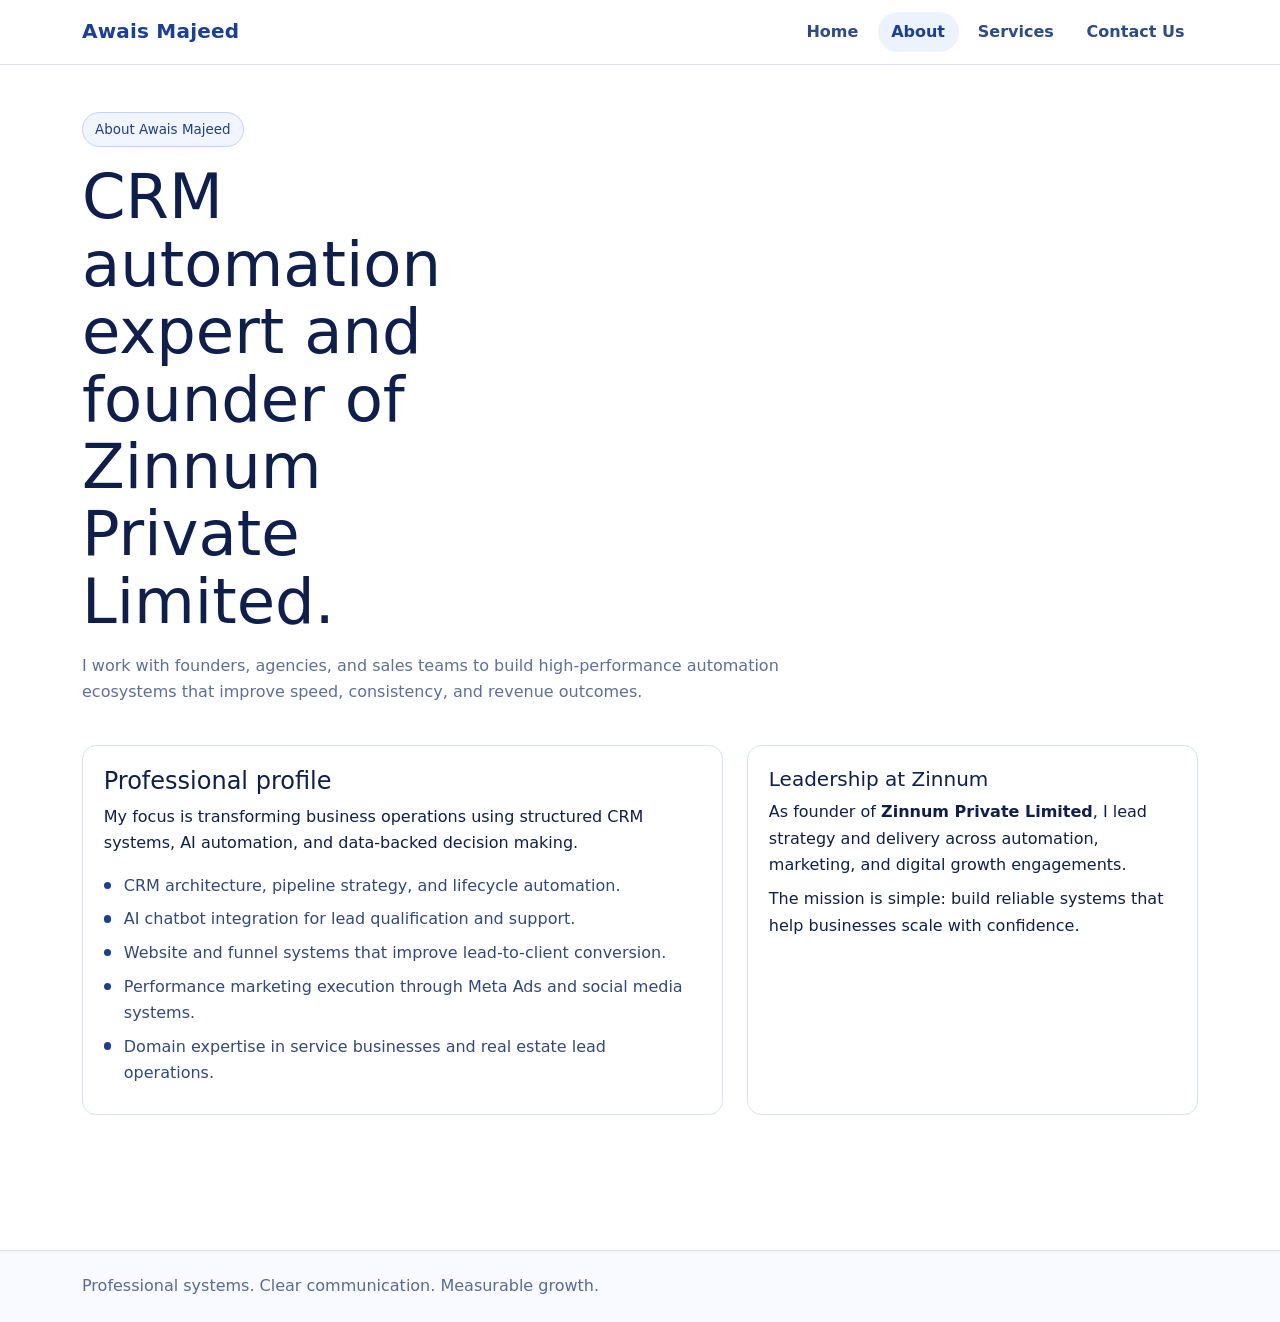
==== about.html @ 52dac5bd "Fix homepage spacing and formatting with cleaner hero layout" ====
<!DOCTYPE html>
<html lang="en">
<head>
  <meta charset="UTF-8">
  <meta name="viewport" content="width=device-width, initial-scale=1.0">
  <title>About | Awais Majeed</title>
  <meta name="description" content="About Awais Majeed, CRM automation expert and founder of Zinnum Private Limited.">
  <link href="https://cdn.jsdelivr.net/npm/bootstrap@5.3.3/dist/css/bootstrap.min.css" rel="stylesheet">
  <link rel="stylesheet" href="assets/styles.css">
</head>
<body>
<nav class="navbar navbar-expand-lg fixed-top navbar-light">
  <div class="container">
    <a class="navbar-brand" href="index.html">Awais Majeed</a>
    <button class="navbar-toggler" type="button" data-bs-toggle="collapse" data-bs-target="#mainNav"><span class="navbar-toggler-icon"></span></button>
    <div class="collapse navbar-collapse" id="mainNav">
      <ul class="navbar-nav ms-auto">
        <li class="nav-item"><a class="nav-link" href="index.html">Home</a></li>
        <li class="nav-item"><a class="nav-link active" href="about.html">About</a></li>
        <li class="nav-item"><a class="nav-link" href="services.html">Services</a></li>
        <li class="nav-item"><a class="nav-link" href="contact.html">Contact Us</a></li>
      </ul>
    </div>
  </div>
</nav>

<main class="hero">
  <section class="section w-100">
    <div class="container">
      <span class="badge-soft">About Awais Majeed</span>
      <h1 class="mt-3">CRM automation expert and founder of Zinnum Private Limited.</h1>
      <p class="section-subtitle">I work with founders, agencies, and sales teams to build high-performance automation ecosystems that improve speed, consistency, and revenue outcomes.</p>

      <div class="row g-4 mt-2">
        <div class="col-lg-7">
          <div class="card-box">
            <h2 class="h4">Professional profile</h2>
            <p>My focus is transforming business operations using structured CRM systems, AI automation, and data-backed decision making.</p>
            <ul class="checklist">
              <li>CRM architecture, pipeline strategy, and lifecycle automation.</li>
              <li>AI chatbot integration for lead qualification and support.</li>
              <li>Website and funnel systems that improve lead-to-client conversion.</li>
              <li>Performance marketing execution through Meta Ads and social media systems.</li>
              <li>Domain expertise in service businesses and real estate lead operations.</li>
            </ul>
          </div>
        </div>
        <div class="col-lg-5">
          <div class="card-box">
            <h2 class="h5">Leadership at Zinnum</h2>
            <p class="mb-2">As founder of <strong>Zinnum Private Limited</strong>, I lead strategy and delivery across automation, marketing, and digital growth engagements.</p>
            <p class="mb-0">The mission is simple: build reliable systems that help businesses scale with confidence.</p>
          </div>
        </div>
      </div>
    </div>
  </section>
</main>

<footer><div class="container">Professional systems. Clear communication. Measurable growth.</div></footer>
<script src="https://cdn.jsdelivr.net/npm/bootstrap@5.3.3/dist/js/bootstrap.bundle.min.js"></script>
</body>
</html>
---- assets/styles.css ----
:root {
  --bg: #ffffff;
  --surface: #f8faff;
  --text: #0f1f4d;
  --muted: #5d6f9b;
  --navy: #1b3f98;
  --navy-dark: #132d70;
  --border: #d8e2fb;
}

* { box-sizing: border-box; }
html, body { min-height: 100%; }

body {
  margin: 0;
  font-family: "Inter", "Segoe UI", system-ui, sans-serif;
  color: var(--text);
  background: var(--bg);
  line-height: 1.65;
}

.navbar {
  background: #fff;
  border-bottom: 1px solid var(--border);
  padding: .65rem 0;
}

.navbar-brand {
  font-weight: 800;
  color: var(--navy);
  letter-spacing: .2px;
}

.nav-link {
  color: #2d4a8a !important;
  font-weight: 600;
  margin-left: .35rem;
  border-radius: 999px;
  padding: .45rem .85rem !important;
}

.nav-link:hover,
.nav-link.active {
  color: var(--navy) !important;
  background: #edf2ff;
}

main { padding-top: 6.2rem; }

.home-hero {
  padding-top: 4.1rem;
  padding-bottom: 3.2rem;
}

.home-hero h1 {
  max-width: 11ch;
}

.hero-image-wrap {
  border: 1px solid var(--border);
  border-radius: 16px;
  overflow: hidden;
  background: #fff;
}

.hero-image-wrap img {
  width: 100%;
  height: 100%;
  max-height: 520px;
  object-fit: cover;
  display: block;
}

.hero {
  padding: 3.4rem 0 2.8rem;
}

.badge-soft {
  display: inline-block;
  border-radius: 999px;
  border: 1px solid #c4d3fb;
  background: #f1f5ff;
  color: var(--navy);
  font-size: .84rem;
  padding: .35rem .75rem;
}

.hero h1 {
  font-size: clamp(2rem, 5vw, 3.9rem);
  line-height: 1.08;
  margin: .9rem 0 1.1rem;
  max-width: 10.5ch;
}

.lead {
  color: var(--muted);
  font-size: 1.2rem;
  max-width: 760px;
}

.hero-actions {
  display: flex;
  flex-wrap: wrap;
  gap: .7rem;
  margin-top: 1.6rem;
}

.section { padding: 3.6rem 0; }
.section-title { font-size: clamp(1.4rem, 3vw, 2.2rem); margin-bottom: .7rem; }
.section-subtitle { color: var(--muted); max-width: 760px; }

.card-box,
.kpi,
.cta-box {
  border: 1px solid var(--border);
  border-radius: 14px;
  background: #fff;
}

.card-box {
  padding: 1.3rem;
  height: 100%;
}

.kpi {
  padding: 1rem;
  text-align: center;
  background: var(--surface);
}

.kpi strong {
  display: block;
  font-size: 1.85rem;
  line-height: 1.1;
  color: var(--navy);
}

.checklist { list-style: none; padding: 0; margin: 0; }
.checklist li {
  position: relative;
  padding-left: 1.25rem;
  margin-bottom: .45rem;
  color: #31497f;
}

.checklist li::before {
  content: "";
  position: absolute;
  left: 0;
  top: .56rem;
  width: .46rem;
  height: .46rem;
  border-radius: 50%;
  background: var(--navy);
}

.btn-primary-solid {
  border: none;
  border-radius: 10px;
  padding: .78rem 1.22rem;
  text-decoration: none;
  display: inline-block;
  font-weight: 600;
  background: var(--navy);
  color: #fff;
}

.btn-primary-solid:hover { background: var(--navy-dark); color: #fff; }

.btn-secondary-soft {
  border: 1px solid #a9bdf1;
  border-radius: 10px;
  padding: .78rem 1.22rem;
  text-decoration: none;
  display: inline-block;
  font-weight: 600;
  color: var(--navy);
  background: #fff;
}

.form-control,
.form-select {
  border: 1px solid #c0d0f4;
}

.form-control:focus,
.form-select:focus {
  border-color: var(--navy);
  box-shadow: 0 0 0 .2rem rgba(27, 63, 152, .12);
}

.cta-box {
  padding: 1.4rem;
  background: #f7faff;
}

footer {
  margin-top: 2rem;
  border-top: 1px solid var(--border);
  background: #f8faff;
  color: #576a99;
  padding: 1.4rem 0;
}

@media (max-width: 991px) {
  main { padding-top: 5.5rem; }
  .hero h1, .home-hero h1 { max-width: none; }
  .home-hero { padding-top: 2.6rem; }
  .hero-image-wrap img { max-height: 380px; }
}
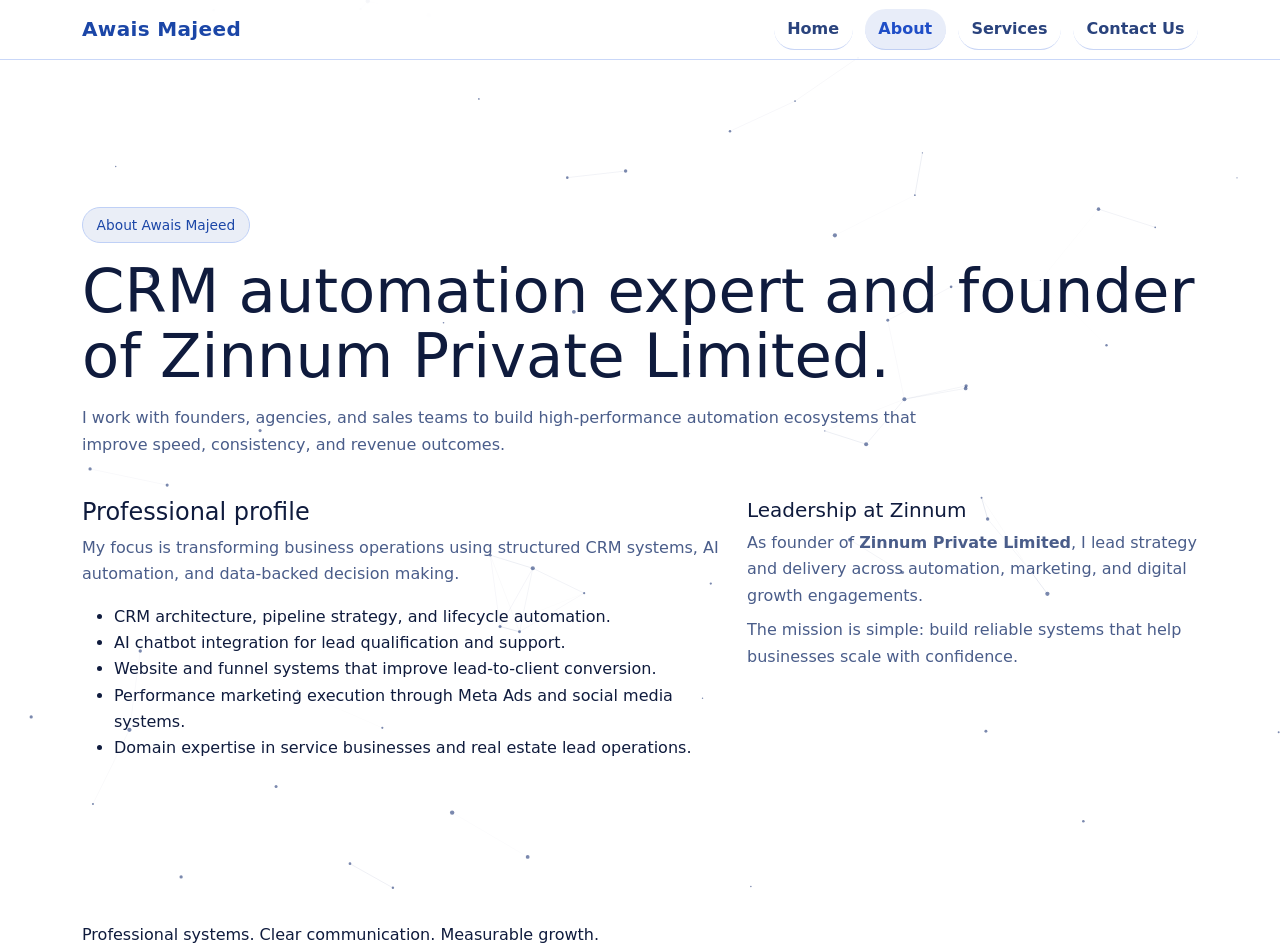
==== commit 908e207b: "Merge branch 'main' into codex/set-hero-image-and-enhance-website-design-w6hbsv" ====
--- a/about.html
+++ b/about.html
@@ -9,6 +9,7 @@
   <link rel="stylesheet" href="assets/styles.css">
 </head>
 <body>
+<canvas id="particle-canvas"></canvas>
 <nav class="navbar navbar-expand-lg fixed-top navbar-light">
   <div class="container">
     <a class="navbar-brand" href="index.html">Awais Majeed</a>
@@ -59,5 +60,6 @@
 
 <footer><div class="container">Professional systems. Clear communication. Measurable growth.</div></footer>
 <script src="https://cdn.jsdelivr.net/npm/bootstrap@5.3.3/dist/js/bootstrap.bundle.min.js"></script>
+<script src="assets/particles.js"></script>
 </body>
 </html>
--- a/assets/styles.css
+++ b/assets/styles.css
@@ -1,11 +1,26 @@
 :root {
   --bg: #ffffff;
-  --surface: #f8faff;
-  --text: #0f1f4d;
-  --muted: #5d6f9b;
-  --navy: #1b3f98;
-  --navy-dark: #132d70;
-  --border: #d8e2fb;
+  --bg-soft: #f5f8ff;
+  --bg: #f4f7ff;
+  --bg-soft: #e8eefc;
+  --surface: #ffffff;
+  --text: #0d1b43;
+  --muted: #5a6f9f;
+  --primary: #1f4ec7;
+  --primary-dark: #14368c;
+  --accent: #ff8d54;
+  --border: #ced9f6;
+  --ok: #148f5f;
+  --shadow: 0 20px 50px rgba(20, 54, 140, 0.15);
+  --bg: #f5f8ff;
+  --bg-elev: #ffffff;
+  --bg-soft: #eaf0ff;
+  --text: #0f1b3d;
+  --muted: #4a5d8a;
+  --accent: #1b46a7;
+  --accent-strong: #102a66;
+  --border: #cfdbf8;
+  --success: #1e8f5a;
 }
 
 * { box-sizing: border-box; }
@@ -15,132 +30,330 @@
   margin: 0;
   font-family: "Inter", "Segoe UI", system-ui, sans-serif;
   color: var(--text);
-  background: var(--bg);
   line-height: 1.65;
+  background:
+    radial-gradient(circle at 5% 0%, rgba(255,141,84,.17), transparent 28%),
+    radial-gradient(circle at 92% 1%, rgba(31,78,199,.18), transparent 32%),
+  background:
+    radial-gradient(circle at 0% 0%, rgba(255, 153, 84, .2), transparent 32%),
+    radial-gradient(circle at 90% 2%, rgba(27, 70, 167, 0.2), transparent 35%),
+    var(--bg);
+  overflow-x: hidden;
+}
+
+#particle-canvas {
+  position: fixed;
+  inset: 0;
+  width: 100%;
+  height: 100%;
+  pointer-events: none;
+  z-index: -1;
 }
 
 .navbar {
-  background: #fff;
-  border-bottom: 1px solid var(--border);
-  padding: .65rem 0;
+  background: rgba(255,255,255,.85);
+  backdrop-filter: blur(10px);
+  border-bottom: 1px solid rgba(179, 198, 245, .7);
 }
 
 .navbar-brand {
+  color: var(--primary);
   font-weight: 800;
-  color: var(--navy);
-  letter-spacing: .2px;
+  letter-spacing: .1px;
 }
 
 .nav-link {
-  color: #2d4a8a !important;
+  color: #2a447f !important;
   font-weight: 600;
-  margin-left: .35rem;
+  margin-left: .4rem;
+  border-radius: 999px;
+  padding: .45rem .8rem !important;
+  background: rgba(255, 255, 255, 0.82);
+  backdrop-filter: blur(12px);
+  border-bottom: 1px solid rgba(171, 191, 240, 0.65);
+}
+
+.navbar-brand {
+  color: var(--accent);
+  font-weight: 800;
+  letter-spacing: .35px;
+}
+
+.nav-link {
+  color: #2a437d !important;
+  margin-left: .75rem;
+  font-weight: 600;
   border-radius: 999px;
   padding: .45rem .85rem !important;
 }
 
 .nav-link:hover,
 .nav-link.active {
-  color: var(--navy) !important;
-  background: #edf2ff;
-}
-
-main { padding-top: 6.2rem; }
-
-.home-hero {
-  padding-top: 4.1rem;
-  padding-bottom: 3.2rem;
-}
-
-.home-hero h1 {
-  max-width: 11ch;
-}
-
-.hero-image-wrap {
-  border: 1px solid var(--border);
-  border-radius: 16px;
+  color: var(--primary) !important;
+  background: rgba(31, 78, 199, .1);
+}
+
+main { position: relative; z-index: 1; }
+
+.hero {
+  padding: 8.4rem 0 4.7rem;
+}
+
+.hero h1 {
+  font-size: clamp(2rem, 5vw, 3.75rem);
+  line-height: 1.07;
+  margin-bottom: .9rem;
+}
+
+.hero p { color: var(--muted); }
+
+.eyebrow {
+  display: inline-flex;
+  gap: .5rem;
+  align-items: center;
+  font-size: .84rem;
+  padding: .3rem .75rem;
+  border-radius: 999px;
+  border: 1px solid #bfd0f9;
+  background: rgba(31, 78, 199, .09);
+  color: var(--primary);
+}
+
+.eyebrow::before {
+  content: "";
+  width: .45rem;
+  height: .45rem;
+  border-radius: 50%;
+  background: var(--ok);
+}
+
+.text-gradient {
+  background: linear-gradient(120deg, var(--accent), #2e6deb 55%, #163a95);
+  color: var(--accent) !important;
+  background: rgba(27, 70, 167, 0.11);
+}
+
+main { position: relative; z-index: 1; }
+
+.hero { padding: 8.35rem 0 4.4rem; }
+
+.hero h1 {
+  font-size: clamp(2rem, 5.7vw, 3.8rem);
+  line-height: 1.07;
+  margin-bottom: 1rem;
+}
+
+.hero p { color: var(--muted); max-width: 860px; }
+
+.hero-media {
+  position: relative;
+  border-radius: 22px;
   overflow: hidden;
-  background: #fff;
-}
-
-.hero-image-wrap img {
+  border: 1px solid rgba(255,255,255,.6);
+  box-shadow: 0 22px 60px rgba(16, 42, 102, 0.28);
+}
+
+.hero-media::after {
+  content: "";
+  position: absolute;
+  inset: 0;
+  background: linear-gradient(130deg, rgba(255,105,40,0.22), rgba(16,42,102,0.4));
+}
+
+.hero-media img {
   width: 100%;
   height: 100%;
-  max-height: 520px;
+  min-height: 380px;
   object-fit: cover;
-  display: block;
-}
-
-.hero {
-  padding: 3.4rem 0 2.8rem;
+  transform: scale(1.02);
+}
+
+.hero-points {
+  display: flex;
+  flex-wrap: wrap;
+  gap: .75rem;
+}
+
+.hero-points span {
+  border: 1px solid #b8caf4;
+  padding: .32rem .75rem;
+  border-radius: 999px;
+  font-size: .84rem;
+  color: #20408a;
+  background: rgba(255,255,255,.8);
 }
 
 .badge-soft {
   display: inline-block;
-  border-radius: 999px;
-  border: 1px solid #c4d3fb;
-  background: #f1f5ff;
-  color: var(--navy);
-  font-size: .84rem;
-  padding: .35rem .75rem;
-}
-
-.hero h1 {
-  font-size: clamp(2rem, 5vw, 3.9rem);
-  line-height: 1.08;
-  margin: .9rem 0 1.1rem;
-  max-width: 10.5ch;
-}
-
-.lead {
-  color: var(--muted);
-  font-size: 1.2rem;
-  max-width: 760px;
-}
-
-.hero-actions {
+  border: 1px solid #bfd0f6;
+  color: var(--accent);
+  background: rgba(27, 70, 167, 0.09);
+  border-radius: 99px;
+  padding: .35rem .85rem;
+  font-size: .86rem;
+}
+
+.text-gradient {
+  background: linear-gradient(120deg, #ff7d43, #2b63dd 55%, #122e74);
+  -webkit-background-clip: text;
+  background-clip: text;
+  color: transparent;
+}
+
+.section { padding: 4.8rem 0; }
+
+.hero-media {
+  position: relative;
+  border-radius: 20px;
+  overflow: hidden;
+  box-shadow: var(--shadow);
+  border: 1px solid rgba(255,255,255,.7);
+}
+
+.hero-media img {
+  width: 100%;
+  min-height: 380px;
+  object-fit: cover;
+  transform: scale(1.02);
+}
+
+.hero-media::after {
+  content: "";
+  position: absolute;
+  inset: 0;
+  background: linear-gradient(130deg, rgba(255,141,84,.18), rgba(20,54,140,.45));
+}
+
+.info-badges {
   display: flex;
   flex-wrap: wrap;
-  gap: .7rem;
-  margin-top: 1.6rem;
-}
-
-.section { padding: 3.6rem 0; }
-.section-title { font-size: clamp(1.4rem, 3vw, 2.2rem); margin-bottom: .7rem; }
-.section-subtitle { color: var(--muted); max-width: 760px; }
-
-.card-box,
-.kpi,
-.cta-box {
+  gap: .65rem;
+  margin-top: 1.15rem;
+}
+
+.info-badges span {
+  border: 1px solid #bbcbf3;
+  background: rgba(255,255,255,.86);
+  color: #21458f;
+  border-radius: 999px;
+  padding: .3rem .7rem;
+  font-size: .82rem;
+}
+
+.section { padding: 4.6rem 0; }
+.section-title { font-size: clamp(1.5rem, 3.2vw, 2.35rem); margin-bottom: .65rem; }
+.section-subtitle { color: var(--muted); max-width: 840px; }
+
+.card,
+.panel {
+  border: 1px solid rgba(184, 202, 244, .9);
+  background: linear-gradient(180deg, rgba(255,255,255,.95), rgba(242,246,255,.95));
+  border-radius: 16px;
+  padding: 1.35rem;
+  height: 100%;
+  box-shadow: 0 14px 30px rgba(18, 50, 124, .1);
+}
+
+.card {
+  transition: transform .2s ease, box-shadow .2s ease, border-color .2s ease;
+}
+
+.card:hover {
+  transform: translateY(-5px);
+  box-shadow: 0 22px 40px rgba(18, 50, 124, .15);
+  border-color: #95b2ec;
+.btn-accent {
+  border: none;
+  color: #fff;
+  background: linear-gradient(135deg, #2f6df2, #173b91);
+  border-radius: 12px;
+  padding: .78rem 1.28rem;
+  text-decoration: none;
+  font-weight: 600;
+  display: inline-block;
+  transition: transform .2s ease, box-shadow .2s ease;
+  box-shadow: 0 8px 20px rgba(25, 64, 154, 0.34);
+}
+
+.btn-accent:hover { transform: translateY(-2px); box-shadow: 0 15px 22px rgba(25, 64, 154, 0.3); }
+
+.btn-outline-light-soft {
+  border: 1px solid #a5b7e6;
+  color: var(--accent);
+  background: rgba(255,255,255,.86);
+  border-radius: 12px;
+  padding: .78rem 1.28rem;
+  text-decoration: none;
+  display: inline-block;
+  margin-left: .55rem;
+}
+
+.panel,
+.card-dark {
+  background: linear-gradient(180deg, rgba(255,255,255,.92), rgba(245,248,255,.96));
+  backdrop-filter: blur(4px);
+  border: 1px solid rgba(180, 199, 242, 0.88);
+  border-radius: 18px;
+  padding: 1.45rem;
+  height: 100%;
+  box-shadow: 0 18px 38px rgba(16, 38, 88, 0.13);
+}
+
+.panel-highlight {
+  background: linear-gradient(145deg, rgba(255,255,255,.95), rgba(226,236,255,.95));
+}
+
+.card-dark { transition: transform .2s ease, border-color .2s ease, box-shadow .2s ease; }
+
+.card-dark:hover {
+  transform: translateY(-5px);
+  border-color: #89aae7;
+  box-shadow: 0 25px 42px rgba(14, 40, 106, 0.18);
+}
+
+.kpi {
+  text-align: center;
+  border-radius: 14px;
   border: 1px solid var(--border);
-  border-radius: 14px;
-  background: #fff;
-}
-
-.card-box {
-  padding: 1.3rem;
-  height: 100%;
-}
-
-.kpi {
+  background: linear-gradient(180deg, #ffffff, #eef3ff);
   padding: 1rem;
-  text-align: center;
-  background: var(--surface);
+  box-shadow: 0 12px 22px rgba(17, 44, 108, .08);
+  border: 1px solid rgba(180, 199, 242, 0.95);
+  background: linear-gradient(180deg, #ffffff, #eef4ff);
+  border-radius: 16px;
+  padding: 1.15rem;
+  box-shadow: 0 14px 24px rgba(16, 42, 102, 0.08);
 }
 
 .kpi strong {
   display: block;
-  font-size: 1.85rem;
-  line-height: 1.1;
-  color: var(--navy);
-}
+  color: var(--primary);
+  font-size: 1.95rem;
+  line-height: 1.15;
+}
+
+.pill {
+  font-size: .75rem;
+  border: 1px solid #aec2f0;
+  border-radius: 999px;
+  padding: .2rem .58rem;
+  color: #173d95;
+  background: rgba(31, 78, 199, .08);
+}
+
+.checklist {
+  list-style: none;
+  padding-left: 0;
+  margin: 0;
+}
+.checklist { list-style: none; padding-left: 0; margin-bottom: 0; }
 
 .checklist { list-style: none; padding: 0; margin: 0; }
 .checklist li {
   position: relative;
-  padding-left: 1.25rem;
+  padding-left: 1.2rem;
   margin-bottom: .45rem;
-  color: #31497f;
+  color: #2f4577;
 }
 
 .checklist li::before {
@@ -148,63 +361,85 @@
   position: absolute;
   left: 0;
   top: .56rem;
-  width: .46rem;
-  height: .46rem;
+  width: .48rem;
+  height: .48rem;
   border-radius: 50%;
-  background: var(--navy);
+  background: var(--primary);
+}
+
+.timeline-item {
+  border-left: 2px solid #b8caf3;
+  padding-left: .95rem;
+  margin-bottom: .95rem;
 }
 
 .btn-primary-solid {
   border: none;
-  border-radius: 10px;
-  padding: .78rem 1.22rem;
+  background: linear-gradient(135deg, #2f6df2, #183f9d);
+  color: #fff;
+  border-radius: 12px;
+  padding: .76rem 1.2rem;
+  text-decoration: none;
+  font-weight: 600;
+  display: inline-block;
+  box-shadow: 0 9px 20px rgba(25, 64, 154, .28);
+}
+
+.btn-primary-solid:hover { color: #fff; transform: translateY(-1px); }
+
+.btn-secondary-soft {
+  border: 1px solid #a8bdef;
+  background: rgba(255,255,255,.85);
+  color: var(--primary);
+  border-radius: 12px;
+  padding: .76rem 1.2rem;
   text-decoration: none;
   display: inline-block;
-  font-weight: 600;
-  background: var(--navy);
-  color: #fff;
-}
-
-.btn-primary-solid:hover { background: var(--navy-dark); color: #fff; }
-
-.btn-secondary-soft {
-  border: 1px solid #a9bdf1;
-  border-radius: 10px;
-  padding: .78rem 1.22rem;
-  text-decoration: none;
-  display: inline-block;
-  font-weight: 600;
-  color: var(--navy);
-  background: #fff;
+}
+
+.highlight {
+  background: linear-gradient(145deg, rgba(255,255,255,.96), rgba(227,237,255,.96));
 }
 
 .form-control,
 .form-select {
-  border: 1px solid #c0d0f4;
+  border: 1px solid #b8c9ef;
+  background: #fff;
 }
 
 .form-control:focus,
 .form-select:focus {
-  border-color: var(--navy);
-  box-shadow: 0 0 0 .2rem rgba(27, 63, 152, .12);
-}
-
-.cta-box {
-  padding: 1.4rem;
-  background: #f7faff;
-}
+  border-color: var(--primary);
+  box-shadow: 0 0 0 .2rem rgba(31,78,199,.15);
+}
+
+.form-label { font-size: .92rem; color: #294173; }
 
 footer {
-  margin-top: 2rem;
-  border-top: 1px solid var(--border);
-  background: #f8faff;
-  color: #576a99;
-  padding: 1.4rem 0;
-}
+  margin-top: 1.2rem;
+  border-top: 1px solid rgba(177, 197, 243, .8);
+  background: rgba(240, 245, 255, .9);
+  color: #4e6496;
+  padding: 1.45rem 0;
+}
+
+.form-label { color: #20345f; font-size: .92rem; }
+
+footer {
+  border-top: 1px solid rgba(177, 197, 243, .75);
+  background: rgba(239, 245, 255, 0.9);
+  color: #4f6391;
+  padding: 1.5rem 0;
+}
+
+.small-note { color: #506493; font-size: .92rem; }
+
+.text-success-soft { color: var(--success); }
+.text-secondary { color: var(--muted) !important; }
+.text-success-soft { color: var(--ok); }
 
 @media (max-width: 991px) {
-  main { padding-top: 5.5rem; }
-  .hero h1, .home-hero h1 { max-width: none; }
-  .home-hero { padding-top: 2.6rem; }
-  .hero-image-wrap img { max-height: 380px; }
-}
+  .hero { padding-top: 7.3rem; }
+  .btn-outline-light-soft { margin-left: 0; margin-top: .65rem; }
+  .hero-media img { min-height: 280px; }
+}
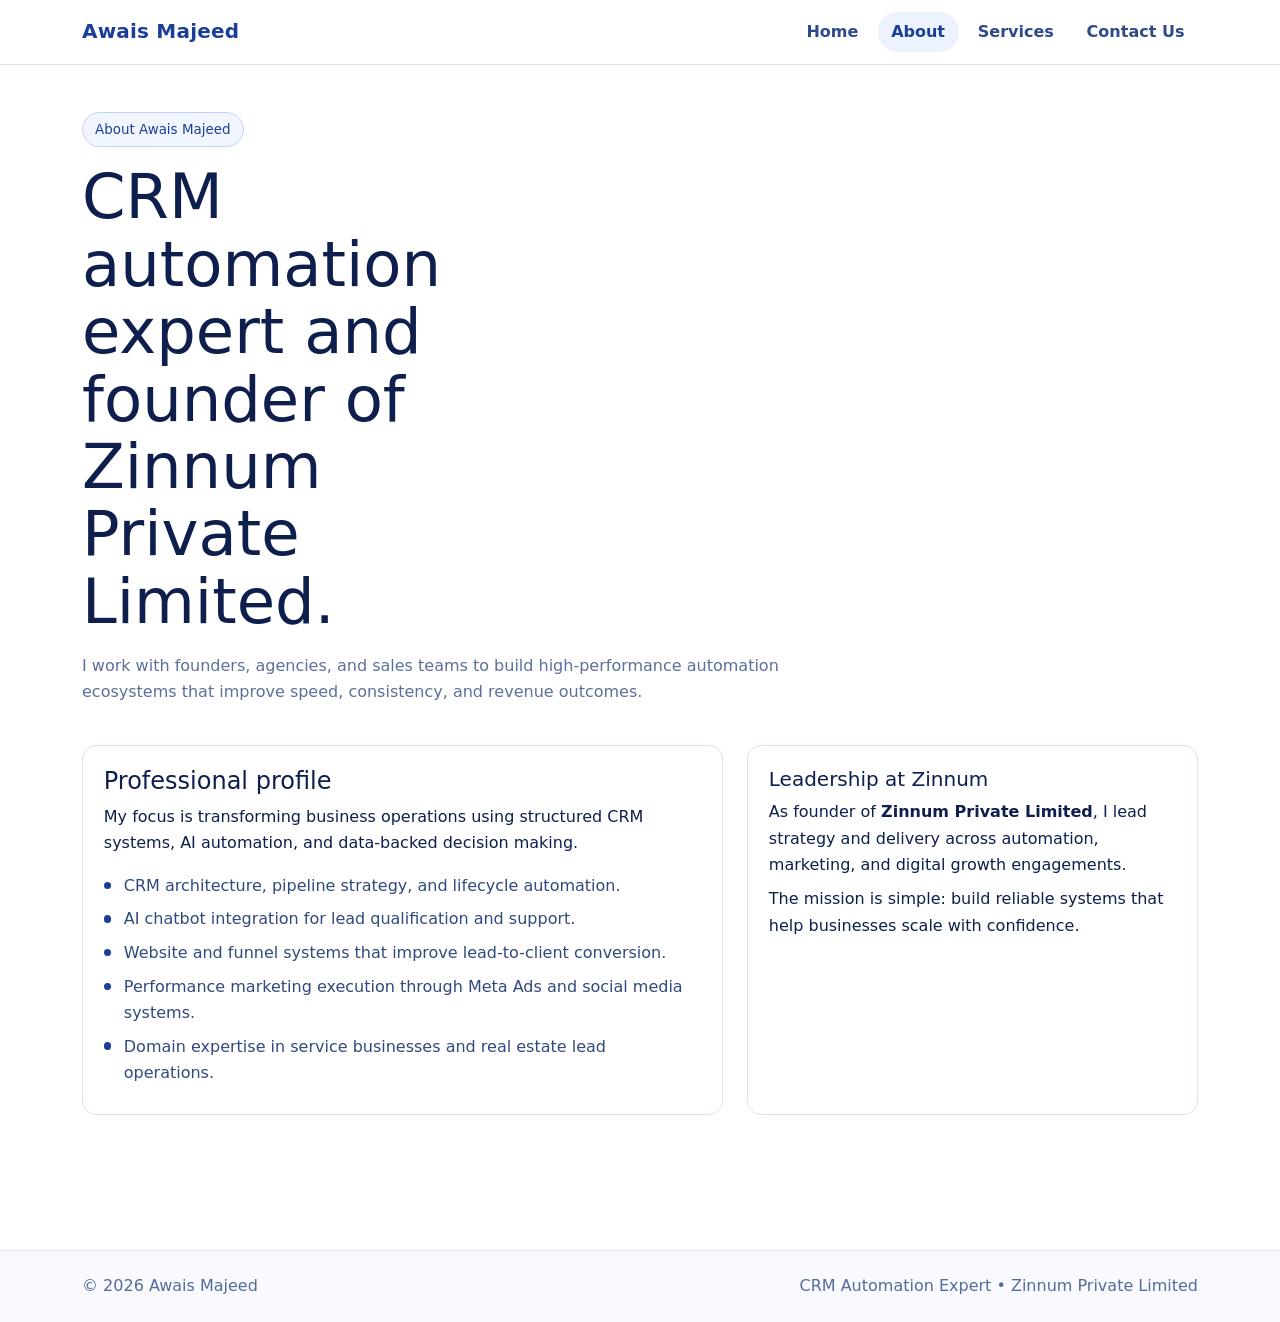
==== commit b7284514: "Unify header/footer across all pages and remove stale nav items" ====
--- a/about.html
+++ b/about.html
@@ -6,10 +6,9 @@
   <title>About | Awais Majeed</title>
   <meta name="description" content="About Awais Majeed, CRM automation expert and founder of Zinnum Private Limited.">
   <link href="https://cdn.jsdelivr.net/npm/bootstrap@5.3.3/dist/css/bootstrap.min.css" rel="stylesheet">
-  <link rel="stylesheet" href="assets/styles.css">
+  <link rel="stylesheet" href="assets/styles.css?v=20260418">
 </head>
 <body>
-<canvas id="particle-canvas"></canvas>
 <nav class="navbar navbar-expand-lg fixed-top navbar-light">
   <div class="container">
     <a class="navbar-brand" href="index.html">Awais Majeed</a>
@@ -58,8 +57,13 @@
   </section>
 </main>
 
-<footer><div class="container">Professional systems. Clear communication. Measurable growth.</div></footer>
+<footer>
+  <div class="container d-flex flex-column flex-md-row justify-content-between gap-2">
+    <span>© <span id="year"></span> Awais Majeed</span>
+    <span>CRM Automation Expert • Zinnum Private Limited</span>
+  </div>
+</footer>
 <script src="https://cdn.jsdelivr.net/npm/bootstrap@5.3.3/dist/js/bootstrap.bundle.min.js"></script>
-<script src="assets/particles.js"></script>
+<script>document.getElementById('year').textContent = new Date().getFullYear();</script>
 </body>
 </html>
--- a/assets/styles.css
+++ b/assets/styles.css
@@ -1,26 +1,11 @@
 :root {
   --bg: #ffffff;
-  --bg-soft: #f5f8ff;
-  --bg: #f4f7ff;
-  --bg-soft: #e8eefc;
-  --surface: #ffffff;
-  --text: #0d1b43;
-  --muted: #5a6f9f;
-  --primary: #1f4ec7;
-  --primary-dark: #14368c;
-  --accent: #ff8d54;
-  --border: #ced9f6;
-  --ok: #148f5f;
-  --shadow: 0 20px 50px rgba(20, 54, 140, 0.15);
-  --bg: #f5f8ff;
-  --bg-elev: #ffffff;
-  --bg-soft: #eaf0ff;
-  --text: #0f1b3d;
-  --muted: #4a5d8a;
-  --accent: #1b46a7;
-  --accent-strong: #102a66;
-  --border: #cfdbf8;
-  --success: #1e8f5a;
+  --surface: #f8faff;
+  --text: #0f1f4d;
+  --muted: #5d6f9b;
+  --navy: #1b3f98;
+  --navy-dark: #132d70;
+  --border: #d8e2fb;
 }
 
 * { box-sizing: border-box; }
@@ -30,330 +15,132 @@
   margin: 0;
   font-family: "Inter", "Segoe UI", system-ui, sans-serif;
   color: var(--text);
+  background: var(--bg);
   line-height: 1.65;
-  background:
-    radial-gradient(circle at 5% 0%, rgba(255,141,84,.17), transparent 28%),
-    radial-gradient(circle at 92% 1%, rgba(31,78,199,.18), transparent 32%),
-  background:
-    radial-gradient(circle at 0% 0%, rgba(255, 153, 84, .2), transparent 32%),
-    radial-gradient(circle at 90% 2%, rgba(27, 70, 167, 0.2), transparent 35%),
-    var(--bg);
-  overflow-x: hidden;
-}
-
-#particle-canvas {
-  position: fixed;
-  inset: 0;
+}
+
+.navbar {
+  background: #fff;
+  border-bottom: 1px solid var(--border);
+  padding: .65rem 0;
+}
+
+.navbar-brand {
+  font-weight: 800;
+  color: var(--navy);
+  letter-spacing: .2px;
+}
+
+.nav-link {
+  color: #2d4a8a !important;
+  font-weight: 600;
+  margin-left: .35rem;
+  border-radius: 999px;
+  padding: .45rem .85rem !important;
+}
+
+.nav-link:hover,
+.nav-link.active {
+  color: var(--navy) !important;
+  background: #edf2ff;
+}
+
+main { padding-top: 6.2rem; }
+
+.home-hero {
+  padding-top: 4.1rem;
+  padding-bottom: 3.2rem;
+}
+
+.home-hero h1 {
+  max-width: 11ch;
+}
+
+.hero-image-wrap {
+  border: 1px solid var(--border);
+  border-radius: 16px;
+  overflow: hidden;
+  background: #fff;
+}
+
+.hero-image-wrap img {
   width: 100%;
   height: 100%;
-  pointer-events: none;
-  z-index: -1;
-}
-
-.navbar {
-  background: rgba(255,255,255,.85);
-  backdrop-filter: blur(10px);
-  border-bottom: 1px solid rgba(179, 198, 245, .7);
-}
-
-.navbar-brand {
-  color: var(--primary);
-  font-weight: 800;
-  letter-spacing: .1px;
-}
-
-.nav-link {
-  color: #2a447f !important;
-  font-weight: 600;
-  margin-left: .4rem;
+  max-height: 520px;
+  object-fit: cover;
+  display: block;
+}
+
+.hero {
+  padding: 3.4rem 0 2.8rem;
+}
+
+.badge-soft {
+  display: inline-block;
   border-radius: 999px;
-  padding: .45rem .8rem !important;
-  background: rgba(255, 255, 255, 0.82);
-  backdrop-filter: blur(12px);
-  border-bottom: 1px solid rgba(171, 191, 240, 0.65);
-}
-
-.navbar-brand {
-  color: var(--accent);
-  font-weight: 800;
-  letter-spacing: .35px;
-}
-
-.nav-link {
-  color: #2a437d !important;
-  margin-left: .75rem;
-  font-weight: 600;
-  border-radius: 999px;
-  padding: .45rem .85rem !important;
-}
-
-.nav-link:hover,
-.nav-link.active {
-  color: var(--primary) !important;
-  background: rgba(31, 78, 199, .1);
-}
-
-main { position: relative; z-index: 1; }
-
-.hero {
-  padding: 8.4rem 0 4.7rem;
+  border: 1px solid #c4d3fb;
+  background: #f1f5ff;
+  color: var(--navy);
+  font-size: .84rem;
+  padding: .35rem .75rem;
 }
 
 .hero h1 {
-  font-size: clamp(2rem, 5vw, 3.75rem);
-  line-height: 1.07;
-  margin-bottom: .9rem;
-}
-
-.hero p { color: var(--muted); }
-
-.eyebrow {
-  display: inline-flex;
-  gap: .5rem;
-  align-items: center;
-  font-size: .84rem;
-  padding: .3rem .75rem;
-  border-radius: 999px;
-  border: 1px solid #bfd0f9;
-  background: rgba(31, 78, 199, .09);
-  color: var(--primary);
-}
-
-.eyebrow::before {
-  content: "";
-  width: .45rem;
-  height: .45rem;
-  border-radius: 50%;
-  background: var(--ok);
-}
-
-.text-gradient {
-  background: linear-gradient(120deg, var(--accent), #2e6deb 55%, #163a95);
-  color: var(--accent) !important;
-  background: rgba(27, 70, 167, 0.11);
-}
-
-main { position: relative; z-index: 1; }
-
-.hero { padding: 8.35rem 0 4.4rem; }
-
-.hero h1 {
-  font-size: clamp(2rem, 5.7vw, 3.8rem);
-  line-height: 1.07;
-  margin-bottom: 1rem;
-}
-
-.hero p { color: var(--muted); max-width: 860px; }
-
-.hero-media {
-  position: relative;
-  border-radius: 22px;
-  overflow: hidden;
-  border: 1px solid rgba(255,255,255,.6);
-  box-shadow: 0 22px 60px rgba(16, 42, 102, 0.28);
-}
-
-.hero-media::after {
-  content: "";
-  position: absolute;
-  inset: 0;
-  background: linear-gradient(130deg, rgba(255,105,40,0.22), rgba(16,42,102,0.4));
-}
-
-.hero-media img {
-  width: 100%;
-  height: 100%;
-  min-height: 380px;
-  object-fit: cover;
-  transform: scale(1.02);
-}
-
-.hero-points {
+  font-size: clamp(2rem, 5vw, 3.9rem);
+  line-height: 1.08;
+  margin: .9rem 0 1.1rem;
+  max-width: 10.5ch;
+}
+
+.lead {
+  color: var(--muted);
+  font-size: 1.2rem;
+  max-width: 760px;
+}
+
+.hero-actions {
   display: flex;
   flex-wrap: wrap;
-  gap: .75rem;
-}
-
-.hero-points span {
-  border: 1px solid #b8caf4;
-  padding: .32rem .75rem;
-  border-radius: 999px;
-  font-size: .84rem;
-  color: #20408a;
-  background: rgba(255,255,255,.8);
-}
-
-.badge-soft {
-  display: inline-block;
-  border: 1px solid #bfd0f6;
-  color: var(--accent);
-  background: rgba(27, 70, 167, 0.09);
-  border-radius: 99px;
-  padding: .35rem .85rem;
-  font-size: .86rem;
-}
-
-.text-gradient {
-  background: linear-gradient(120deg, #ff7d43, #2b63dd 55%, #122e74);
-  -webkit-background-clip: text;
-  background-clip: text;
-  color: transparent;
-}
-
-.section { padding: 4.8rem 0; }
-
-.hero-media {
-  position: relative;
-  border-radius: 20px;
-  overflow: hidden;
-  box-shadow: var(--shadow);
-  border: 1px solid rgba(255,255,255,.7);
-}
-
-.hero-media img {
-  width: 100%;
-  min-height: 380px;
-  object-fit: cover;
-  transform: scale(1.02);
-}
-
-.hero-media::after {
-  content: "";
-  position: absolute;
-  inset: 0;
-  background: linear-gradient(130deg, rgba(255,141,84,.18), rgba(20,54,140,.45));
-}
-
-.info-badges {
-  display: flex;
-  flex-wrap: wrap;
-  gap: .65rem;
-  margin-top: 1.15rem;
-}
-
-.info-badges span {
-  border: 1px solid #bbcbf3;
-  background: rgba(255,255,255,.86);
-  color: #21458f;
-  border-radius: 999px;
-  padding: .3rem .7rem;
-  font-size: .82rem;
-}
-
-.section { padding: 4.6rem 0; }
-.section-title { font-size: clamp(1.5rem, 3.2vw, 2.35rem); margin-bottom: .65rem; }
-.section-subtitle { color: var(--muted); max-width: 840px; }
-
-.card,
-.panel {
-  border: 1px solid rgba(184, 202, 244, .9);
-  background: linear-gradient(180deg, rgba(255,255,255,.95), rgba(242,246,255,.95));
-  border-radius: 16px;
-  padding: 1.35rem;
+  gap: .7rem;
+  margin-top: 1.6rem;
+}
+
+.section { padding: 3.6rem 0; }
+.section-title { font-size: clamp(1.4rem, 3vw, 2.2rem); margin-bottom: .7rem; }
+.section-subtitle { color: var(--muted); max-width: 760px; }
+
+.card-box,
+.kpi,
+.cta-box {
+  border: 1px solid var(--border);
+  border-radius: 14px;
+  background: #fff;
+}
+
+.card-box {
+  padding: 1.3rem;
   height: 100%;
-  box-shadow: 0 14px 30px rgba(18, 50, 124, .1);
-}
-
-.card {
-  transition: transform .2s ease, box-shadow .2s ease, border-color .2s ease;
-}
-
-.card:hover {
-  transform: translateY(-5px);
-  box-shadow: 0 22px 40px rgba(18, 50, 124, .15);
-  border-color: #95b2ec;
-.btn-accent {
-  border: none;
-  color: #fff;
-  background: linear-gradient(135deg, #2f6df2, #173b91);
-  border-radius: 12px;
-  padding: .78rem 1.28rem;
-  text-decoration: none;
-  font-weight: 600;
-  display: inline-block;
-  transition: transform .2s ease, box-shadow .2s ease;
-  box-shadow: 0 8px 20px rgba(25, 64, 154, 0.34);
-}
-
-.btn-accent:hover { transform: translateY(-2px); box-shadow: 0 15px 22px rgba(25, 64, 154, 0.3); }
-
-.btn-outline-light-soft {
-  border: 1px solid #a5b7e6;
-  color: var(--accent);
-  background: rgba(255,255,255,.86);
-  border-radius: 12px;
-  padding: .78rem 1.28rem;
-  text-decoration: none;
-  display: inline-block;
-  margin-left: .55rem;
-}
-
-.panel,
-.card-dark {
-  background: linear-gradient(180deg, rgba(255,255,255,.92), rgba(245,248,255,.96));
-  backdrop-filter: blur(4px);
-  border: 1px solid rgba(180, 199, 242, 0.88);
-  border-radius: 18px;
-  padding: 1.45rem;
-  height: 100%;
-  box-shadow: 0 18px 38px rgba(16, 38, 88, 0.13);
-}
-
-.panel-highlight {
-  background: linear-gradient(145deg, rgba(255,255,255,.95), rgba(226,236,255,.95));
-}
-
-.card-dark { transition: transform .2s ease, border-color .2s ease, box-shadow .2s ease; }
-
-.card-dark:hover {
-  transform: translateY(-5px);
-  border-color: #89aae7;
-  box-shadow: 0 25px 42px rgba(14, 40, 106, 0.18);
 }
 
 .kpi {
+  padding: 1rem;
   text-align: center;
-  border-radius: 14px;
-  border: 1px solid var(--border);
-  background: linear-gradient(180deg, #ffffff, #eef3ff);
-  padding: 1rem;
-  box-shadow: 0 12px 22px rgba(17, 44, 108, .08);
-  border: 1px solid rgba(180, 199, 242, 0.95);
-  background: linear-gradient(180deg, #ffffff, #eef4ff);
-  border-radius: 16px;
-  padding: 1.15rem;
-  box-shadow: 0 14px 24px rgba(16, 42, 102, 0.08);
+  background: var(--surface);
 }
 
 .kpi strong {
   display: block;
-  color: var(--primary);
-  font-size: 1.95rem;
-  line-height: 1.15;
-}
-
-.pill {
-  font-size: .75rem;
-  border: 1px solid #aec2f0;
-  border-radius: 999px;
-  padding: .2rem .58rem;
-  color: #173d95;
-  background: rgba(31, 78, 199, .08);
-}
-
-.checklist {
-  list-style: none;
-  padding-left: 0;
-  margin: 0;
-}
-.checklist { list-style: none; padding-left: 0; margin-bottom: 0; }
+  font-size: 1.85rem;
+  line-height: 1.1;
+  color: var(--navy);
+}
 
 .checklist { list-style: none; padding: 0; margin: 0; }
 .checklist li {
   position: relative;
-  padding-left: 1.2rem;
+  padding-left: 1.25rem;
   margin-bottom: .45rem;
-  color: #2f4577;
+  color: #31497f;
 }
 
 .checklist li::before {
@@ -361,85 +148,63 @@
   position: absolute;
   left: 0;
   top: .56rem;
-  width: .48rem;
-  height: .48rem;
+  width: .46rem;
+  height: .46rem;
   border-radius: 50%;
-  background: var(--primary);
-}
-
-.timeline-item {
-  border-left: 2px solid #b8caf3;
-  padding-left: .95rem;
-  margin-bottom: .95rem;
+  background: var(--navy);
 }
 
 .btn-primary-solid {
   border: none;
-  background: linear-gradient(135deg, #2f6df2, #183f9d);
-  color: #fff;
-  border-radius: 12px;
-  padding: .76rem 1.2rem;
-  text-decoration: none;
-  font-weight: 600;
-  display: inline-block;
-  box-shadow: 0 9px 20px rgba(25, 64, 154, .28);
-}
-
-.btn-primary-solid:hover { color: #fff; transform: translateY(-1px); }
-
-.btn-secondary-soft {
-  border: 1px solid #a8bdef;
-  background: rgba(255,255,255,.85);
-  color: var(--primary);
-  border-radius: 12px;
-  padding: .76rem 1.2rem;
+  border-radius: 10px;
+  padding: .78rem 1.22rem;
   text-decoration: none;
   display: inline-block;
-}
-
-.highlight {
-  background: linear-gradient(145deg, rgba(255,255,255,.96), rgba(227,237,255,.96));
+  font-weight: 600;
+  background: var(--navy);
+  color: #fff;
+}
+
+.btn-primary-solid:hover { background: var(--navy-dark); color: #fff; }
+
+.btn-secondary-soft {
+  border: 1px solid #a9bdf1;
+  border-radius: 10px;
+  padding: .78rem 1.22rem;
+  text-decoration: none;
+  display: inline-block;
+  font-weight: 600;
+  color: var(--navy);
+  background: #fff;
 }
 
 .form-control,
 .form-select {
-  border: 1px solid #b8c9ef;
-  background: #fff;
+  border: 1px solid #c0d0f4;
 }
 
 .form-control:focus,
 .form-select:focus {
-  border-color: var(--primary);
-  box-shadow: 0 0 0 .2rem rgba(31,78,199,.15);
-}
-
-.form-label { font-size: .92rem; color: #294173; }
+  border-color: var(--navy);
+  box-shadow: 0 0 0 .2rem rgba(27, 63, 152, .12);
+}
+
+.cta-box {
+  padding: 1.4rem;
+  background: #f7faff;
+}
 
 footer {
-  margin-top: 1.2rem;
-  border-top: 1px solid rgba(177, 197, 243, .8);
-  background: rgba(240, 245, 255, .9);
-  color: #4e6496;
-  padding: 1.45rem 0;
-}
-
-.form-label { color: #20345f; font-size: .92rem; }
-
-footer {
-  border-top: 1px solid rgba(177, 197, 243, .75);
-  background: rgba(239, 245, 255, 0.9);
-  color: #4f6391;
-  padding: 1.5rem 0;
-}
-
-.small-note { color: #506493; font-size: .92rem; }
-
-.text-success-soft { color: var(--success); }
-.text-secondary { color: var(--muted) !important; }
-.text-success-soft { color: var(--ok); }
+  margin-top: 2rem;
+  border-top: 1px solid var(--border);
+  background: #f8faff;
+  color: #576a99;
+  padding: 1.4rem 0;
+}
 
 @media (max-width: 991px) {
-  .hero { padding-top: 7.3rem; }
-  .btn-outline-light-soft { margin-left: 0; margin-top: .65rem; }
-  .hero-media img { min-height: 280px; }
-}
+  main { padding-top: 5.5rem; }
+  .hero h1, .home-hero h1 { max-width: none; }
+  .home-hero { padding-top: 2.6rem; }
+  .hero-image-wrap img { max-height: 380px; }
+}
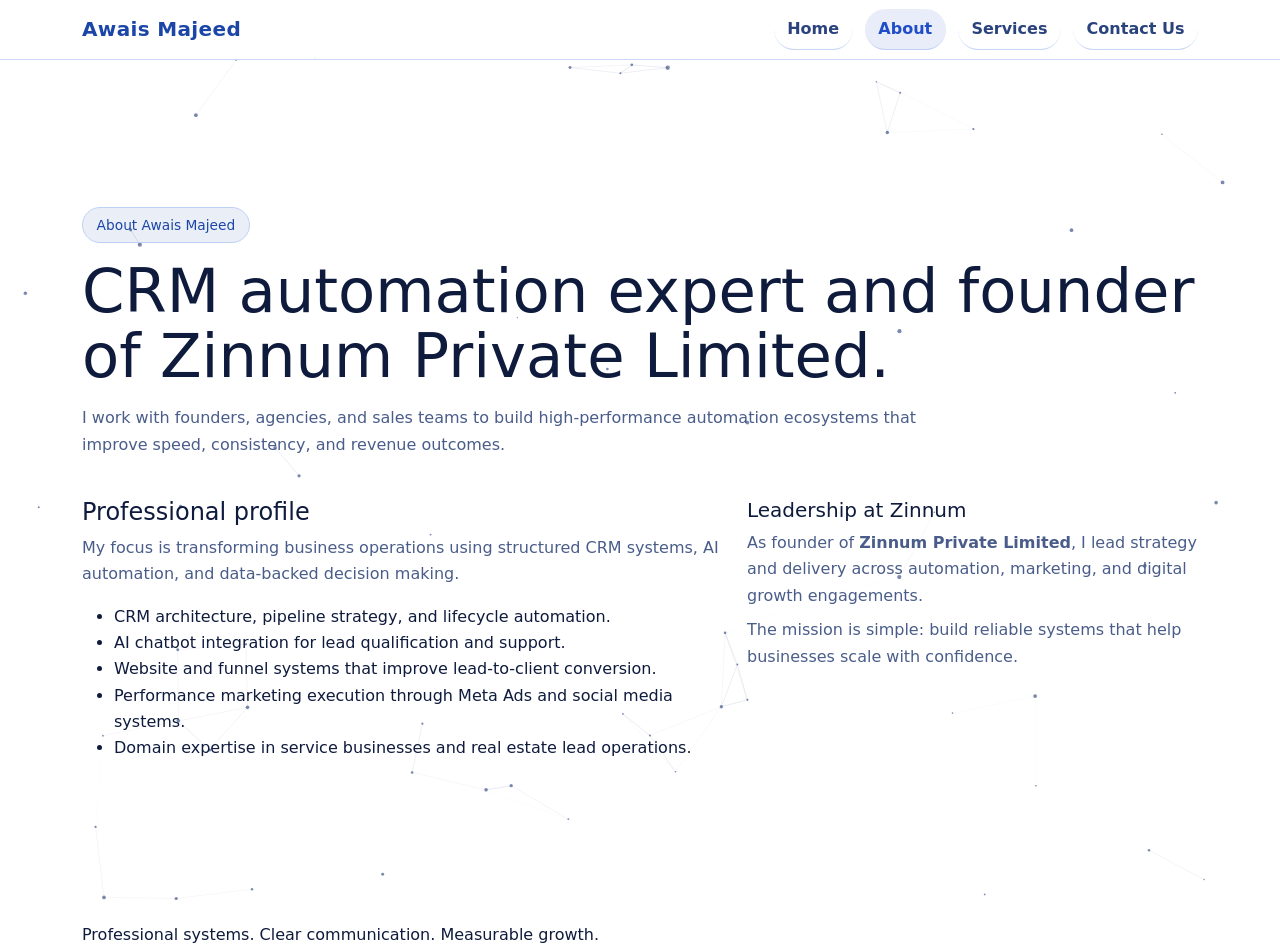
==== commit d69cd630: "Merge branch 'main' into codex/set-hero-image-and-enhance-website-design-ai3ifw" ====
--- a/about.html
+++ b/about.html
@@ -6,9 +6,10 @@
   <title>About | Awais Majeed</title>
   <meta name="description" content="About Awais Majeed, CRM automation expert and founder of Zinnum Private Limited.">
   <link href="https://cdn.jsdelivr.net/npm/bootstrap@5.3.3/dist/css/bootstrap.min.css" rel="stylesheet">
-  <link rel="stylesheet" href="assets/styles.css?v=20260418">
+  <link rel="stylesheet" href="assets/styles.css">
 </head>
 <body>
+<canvas id="particle-canvas"></canvas>
 <nav class="navbar navbar-expand-lg fixed-top navbar-light">
   <div class="container">
     <a class="navbar-brand" href="index.html">Awais Majeed</a>
@@ -57,13 +58,8 @@
   </section>
 </main>
 
-<footer>
-  <div class="container d-flex flex-column flex-md-row justify-content-between gap-2">
-    <span>© <span id="year"></span> Awais Majeed</span>
-    <span>CRM Automation Expert • Zinnum Private Limited</span>
-  </div>
-</footer>
+<footer><div class="container">Professional systems. Clear communication. Measurable growth.</div></footer>
 <script src="https://cdn.jsdelivr.net/npm/bootstrap@5.3.3/dist/js/bootstrap.bundle.min.js"></script>
-<script>document.getElementById('year').textContent = new Date().getFullYear();</script>
+<script src="assets/particles.js"></script>
 </body>
 </html>
--- a/assets/styles.css
+++ b/assets/styles.css
@@ -1,11 +1,26 @@
 :root {
   --bg: #ffffff;
-  --surface: #f8faff;
-  --text: #0f1f4d;
-  --muted: #5d6f9b;
-  --navy: #1b3f98;
-  --navy-dark: #132d70;
-  --border: #d8e2fb;
+  --bg-soft: #f5f8ff;
+  --bg: #f4f7ff;
+  --bg-soft: #e8eefc;
+  --surface: #ffffff;
+  --text: #0d1b43;
+  --muted: #5a6f9f;
+  --primary: #1f4ec7;
+  --primary-dark: #14368c;
+  --accent: #ff8d54;
+  --border: #ced9f6;
+  --ok: #148f5f;
+  --shadow: 0 20px 50px rgba(20, 54, 140, 0.15);
+  --bg: #f5f8ff;
+  --bg-elev: #ffffff;
+  --bg-soft: #eaf0ff;
+  --text: #0f1b3d;
+  --muted: #4a5d8a;
+  --accent: #1b46a7;
+  --accent-strong: #102a66;
+  --border: #cfdbf8;
+  --success: #1e8f5a;
 }
 
 * { box-sizing: border-box; }
@@ -15,132 +30,330 @@
   margin: 0;
   font-family: "Inter", "Segoe UI", system-ui, sans-serif;
   color: var(--text);
-  background: var(--bg);
   line-height: 1.65;
+  background:
+    radial-gradient(circle at 5% 0%, rgba(255,141,84,.17), transparent 28%),
+    radial-gradient(circle at 92% 1%, rgba(31,78,199,.18), transparent 32%),
+  background:
+    radial-gradient(circle at 0% 0%, rgba(255, 153, 84, .2), transparent 32%),
+    radial-gradient(circle at 90% 2%, rgba(27, 70, 167, 0.2), transparent 35%),
+    var(--bg);
+  overflow-x: hidden;
+}
+
+#particle-canvas {
+  position: fixed;
+  inset: 0;
+  width: 100%;
+  height: 100%;
+  pointer-events: none;
+  z-index: -1;
 }
 
 .navbar {
-  background: #fff;
-  border-bottom: 1px solid var(--border);
-  padding: .65rem 0;
+  background: rgba(255,255,255,.85);
+  backdrop-filter: blur(10px);
+  border-bottom: 1px solid rgba(179, 198, 245, .7);
 }
 
 .navbar-brand {
+  color: var(--primary);
   font-weight: 800;
-  color: var(--navy);
-  letter-spacing: .2px;
+  letter-spacing: .1px;
 }
 
 .nav-link {
-  color: #2d4a8a !important;
+  color: #2a447f !important;
   font-weight: 600;
-  margin-left: .35rem;
+  margin-left: .4rem;
+  border-radius: 999px;
+  padding: .45rem .8rem !important;
+  background: rgba(255, 255, 255, 0.82);
+  backdrop-filter: blur(12px);
+  border-bottom: 1px solid rgba(171, 191, 240, 0.65);
+}
+
+.navbar-brand {
+  color: var(--accent);
+  font-weight: 800;
+  letter-spacing: .35px;
+}
+
+.nav-link {
+  color: #2a437d !important;
+  margin-left: .75rem;
+  font-weight: 600;
   border-radius: 999px;
   padding: .45rem .85rem !important;
 }
 
 .nav-link:hover,
 .nav-link.active {
-  color: var(--navy) !important;
-  background: #edf2ff;
-}
-
-main { padding-top: 6.2rem; }
-
-.home-hero {
-  padding-top: 4.1rem;
-  padding-bottom: 3.2rem;
-}
-
-.home-hero h1 {
-  max-width: 11ch;
-}
-
-.hero-image-wrap {
-  border: 1px solid var(--border);
-  border-radius: 16px;
+  color: var(--primary) !important;
+  background: rgba(31, 78, 199, .1);
+}
+
+main { position: relative; z-index: 1; }
+
+.hero {
+  padding: 8.4rem 0 4.7rem;
+}
+
+.hero h1 {
+  font-size: clamp(2rem, 5vw, 3.75rem);
+  line-height: 1.07;
+  margin-bottom: .9rem;
+}
+
+.hero p { color: var(--muted); }
+
+.eyebrow {
+  display: inline-flex;
+  gap: .5rem;
+  align-items: center;
+  font-size: .84rem;
+  padding: .3rem .75rem;
+  border-radius: 999px;
+  border: 1px solid #bfd0f9;
+  background: rgba(31, 78, 199, .09);
+  color: var(--primary);
+}
+
+.eyebrow::before {
+  content: "";
+  width: .45rem;
+  height: .45rem;
+  border-radius: 50%;
+  background: var(--ok);
+}
+
+.text-gradient {
+  background: linear-gradient(120deg, var(--accent), #2e6deb 55%, #163a95);
+  color: var(--accent) !important;
+  background: rgba(27, 70, 167, 0.11);
+}
+
+main { position: relative; z-index: 1; }
+
+.hero { padding: 8.35rem 0 4.4rem; }
+
+.hero h1 {
+  font-size: clamp(2rem, 5.7vw, 3.8rem);
+  line-height: 1.07;
+  margin-bottom: 1rem;
+}
+
+.hero p { color: var(--muted); max-width: 860px; }
+
+.hero-media {
+  position: relative;
+  border-radius: 22px;
   overflow: hidden;
-  background: #fff;
-}
-
-.hero-image-wrap img {
+  border: 1px solid rgba(255,255,255,.6);
+  box-shadow: 0 22px 60px rgba(16, 42, 102, 0.28);
+}
+
+.hero-media::after {
+  content: "";
+  position: absolute;
+  inset: 0;
+  background: linear-gradient(130deg, rgba(255,105,40,0.22), rgba(16,42,102,0.4));
+}
+
+.hero-media img {
   width: 100%;
   height: 100%;
-  max-height: 520px;
+  min-height: 380px;
   object-fit: cover;
-  display: block;
-}
-
-.hero {
-  padding: 3.4rem 0 2.8rem;
+  transform: scale(1.02);
+}
+
+.hero-points {
+  display: flex;
+  flex-wrap: wrap;
+  gap: .75rem;
+}
+
+.hero-points span {
+  border: 1px solid #b8caf4;
+  padding: .32rem .75rem;
+  border-radius: 999px;
+  font-size: .84rem;
+  color: #20408a;
+  background: rgba(255,255,255,.8);
 }
 
 .badge-soft {
   display: inline-block;
-  border-radius: 999px;
-  border: 1px solid #c4d3fb;
-  background: #f1f5ff;
-  color: var(--navy);
-  font-size: .84rem;
-  padding: .35rem .75rem;
-}
-
-.hero h1 {
-  font-size: clamp(2rem, 5vw, 3.9rem);
-  line-height: 1.08;
-  margin: .9rem 0 1.1rem;
-  max-width: 10.5ch;
-}
-
-.lead {
-  color: var(--muted);
-  font-size: 1.2rem;
-  max-width: 760px;
-}
-
-.hero-actions {
+  border: 1px solid #bfd0f6;
+  color: var(--accent);
+  background: rgba(27, 70, 167, 0.09);
+  border-radius: 99px;
+  padding: .35rem .85rem;
+  font-size: .86rem;
+}
+
+.text-gradient {
+  background: linear-gradient(120deg, #ff7d43, #2b63dd 55%, #122e74);
+  -webkit-background-clip: text;
+  background-clip: text;
+  color: transparent;
+}
+
+.section { padding: 4.8rem 0; }
+
+.hero-media {
+  position: relative;
+  border-radius: 20px;
+  overflow: hidden;
+  box-shadow: var(--shadow);
+  border: 1px solid rgba(255,255,255,.7);
+}
+
+.hero-media img {
+  width: 100%;
+  min-height: 380px;
+  object-fit: cover;
+  transform: scale(1.02);
+}
+
+.hero-media::after {
+  content: "";
+  position: absolute;
+  inset: 0;
+  background: linear-gradient(130deg, rgba(255,141,84,.18), rgba(20,54,140,.45));
+}
+
+.info-badges {
   display: flex;
   flex-wrap: wrap;
-  gap: .7rem;
-  margin-top: 1.6rem;
-}
-
-.section { padding: 3.6rem 0; }
-.section-title { font-size: clamp(1.4rem, 3vw, 2.2rem); margin-bottom: .7rem; }
-.section-subtitle { color: var(--muted); max-width: 760px; }
-
-.card-box,
-.kpi,
-.cta-box {
+  gap: .65rem;
+  margin-top: 1.15rem;
+}
+
+.info-badges span {
+  border: 1px solid #bbcbf3;
+  background: rgba(255,255,255,.86);
+  color: #21458f;
+  border-radius: 999px;
+  padding: .3rem .7rem;
+  font-size: .82rem;
+}
+
+.section { padding: 4.6rem 0; }
+.section-title { font-size: clamp(1.5rem, 3.2vw, 2.35rem); margin-bottom: .65rem; }
+.section-subtitle { color: var(--muted); max-width: 840px; }
+
+.card,
+.panel {
+  border: 1px solid rgba(184, 202, 244, .9);
+  background: linear-gradient(180deg, rgba(255,255,255,.95), rgba(242,246,255,.95));
+  border-radius: 16px;
+  padding: 1.35rem;
+  height: 100%;
+  box-shadow: 0 14px 30px rgba(18, 50, 124, .1);
+}
+
+.card {
+  transition: transform .2s ease, box-shadow .2s ease, border-color .2s ease;
+}
+
+.card:hover {
+  transform: translateY(-5px);
+  box-shadow: 0 22px 40px rgba(18, 50, 124, .15);
+  border-color: #95b2ec;
+.btn-accent {
+  border: none;
+  color: #fff;
+  background: linear-gradient(135deg, #2f6df2, #173b91);
+  border-radius: 12px;
+  padding: .78rem 1.28rem;
+  text-decoration: none;
+  font-weight: 600;
+  display: inline-block;
+  transition: transform .2s ease, box-shadow .2s ease;
+  box-shadow: 0 8px 20px rgba(25, 64, 154, 0.34);
+}
+
+.btn-accent:hover { transform: translateY(-2px); box-shadow: 0 15px 22px rgba(25, 64, 154, 0.3); }
+
+.btn-outline-light-soft {
+  border: 1px solid #a5b7e6;
+  color: var(--accent);
+  background: rgba(255,255,255,.86);
+  border-radius: 12px;
+  padding: .78rem 1.28rem;
+  text-decoration: none;
+  display: inline-block;
+  margin-left: .55rem;
+}
+
+.panel,
+.card-dark {
+  background: linear-gradient(180deg, rgba(255,255,255,.92), rgba(245,248,255,.96));
+  backdrop-filter: blur(4px);
+  border: 1px solid rgba(180, 199, 242, 0.88);
+  border-radius: 18px;
+  padding: 1.45rem;
+  height: 100%;
+  box-shadow: 0 18px 38px rgba(16, 38, 88, 0.13);
+}
+
+.panel-highlight {
+  background: linear-gradient(145deg, rgba(255,255,255,.95), rgba(226,236,255,.95));
+}
+
+.card-dark { transition: transform .2s ease, border-color .2s ease, box-shadow .2s ease; }
+
+.card-dark:hover {
+  transform: translateY(-5px);
+  border-color: #89aae7;
+  box-shadow: 0 25px 42px rgba(14, 40, 106, 0.18);
+}
+
+.kpi {
+  text-align: center;
+  border-radius: 14px;
   border: 1px solid var(--border);
-  border-radius: 14px;
-  background: #fff;
-}
-
-.card-box {
-  padding: 1.3rem;
-  height: 100%;
-}
-
-.kpi {
+  background: linear-gradient(180deg, #ffffff, #eef3ff);
   padding: 1rem;
-  text-align: center;
-  background: var(--surface);
+  box-shadow: 0 12px 22px rgba(17, 44, 108, .08);
+  border: 1px solid rgba(180, 199, 242, 0.95);
+  background: linear-gradient(180deg, #ffffff, #eef4ff);
+  border-radius: 16px;
+  padding: 1.15rem;
+  box-shadow: 0 14px 24px rgba(16, 42, 102, 0.08);
 }
 
 .kpi strong {
   display: block;
-  font-size: 1.85rem;
-  line-height: 1.1;
-  color: var(--navy);
-}
+  color: var(--primary);
+  font-size: 1.95rem;
+  line-height: 1.15;
+}
+
+.pill {
+  font-size: .75rem;
+  border: 1px solid #aec2f0;
+  border-radius: 999px;
+  padding: .2rem .58rem;
+  color: #173d95;
+  background: rgba(31, 78, 199, .08);
+}
+
+.checklist {
+  list-style: none;
+  padding-left: 0;
+  margin: 0;
+}
+.checklist { list-style: none; padding-left: 0; margin-bottom: 0; }
 
 .checklist { list-style: none; padding: 0; margin: 0; }
 .checklist li {
   position: relative;
-  padding-left: 1.25rem;
+  padding-left: 1.2rem;
   margin-bottom: .45rem;
-  color: #31497f;
+  color: #2f4577;
 }
 
 .checklist li::before {
@@ -148,63 +361,85 @@
   position: absolute;
   left: 0;
   top: .56rem;
-  width: .46rem;
-  height: .46rem;
+  width: .48rem;
+  height: .48rem;
   border-radius: 50%;
-  background: var(--navy);
+  background: var(--primary);
+}
+
+.timeline-item {
+  border-left: 2px solid #b8caf3;
+  padding-left: .95rem;
+  margin-bottom: .95rem;
 }
 
 .btn-primary-solid {
   border: none;
-  border-radius: 10px;
-  padding: .78rem 1.22rem;
+  background: linear-gradient(135deg, #2f6df2, #183f9d);
+  color: #fff;
+  border-radius: 12px;
+  padding: .76rem 1.2rem;
+  text-decoration: none;
+  font-weight: 600;
+  display: inline-block;
+  box-shadow: 0 9px 20px rgba(25, 64, 154, .28);
+}
+
+.btn-primary-solid:hover { color: #fff; transform: translateY(-1px); }
+
+.btn-secondary-soft {
+  border: 1px solid #a8bdef;
+  background: rgba(255,255,255,.85);
+  color: var(--primary);
+  border-radius: 12px;
+  padding: .76rem 1.2rem;
   text-decoration: none;
   display: inline-block;
-  font-weight: 600;
-  background: var(--navy);
-  color: #fff;
-}
-
-.btn-primary-solid:hover { background: var(--navy-dark); color: #fff; }
-
-.btn-secondary-soft {
-  border: 1px solid #a9bdf1;
-  border-radius: 10px;
-  padding: .78rem 1.22rem;
-  text-decoration: none;
-  display: inline-block;
-  font-weight: 600;
-  color: var(--navy);
-  background: #fff;
+}
+
+.highlight {
+  background: linear-gradient(145deg, rgba(255,255,255,.96), rgba(227,237,255,.96));
 }
 
 .form-control,
 .form-select {
-  border: 1px solid #c0d0f4;
+  border: 1px solid #b8c9ef;
+  background: #fff;
 }
 
 .form-control:focus,
 .form-select:focus {
-  border-color: var(--navy);
-  box-shadow: 0 0 0 .2rem rgba(27, 63, 152, .12);
-}
-
-.cta-box {
-  padding: 1.4rem;
-  background: #f7faff;
-}
+  border-color: var(--primary);
+  box-shadow: 0 0 0 .2rem rgba(31,78,199,.15);
+}
+
+.form-label { font-size: .92rem; color: #294173; }
 
 footer {
-  margin-top: 2rem;
-  border-top: 1px solid var(--border);
-  background: #f8faff;
-  color: #576a99;
-  padding: 1.4rem 0;
-}
+  margin-top: 1.2rem;
+  border-top: 1px solid rgba(177, 197, 243, .8);
+  background: rgba(240, 245, 255, .9);
+  color: #4e6496;
+  padding: 1.45rem 0;
+}
+
+.form-label { color: #20345f; font-size: .92rem; }
+
+footer {
+  border-top: 1px solid rgba(177, 197, 243, .75);
+  background: rgba(239, 245, 255, 0.9);
+  color: #4f6391;
+  padding: 1.5rem 0;
+}
+
+.small-note { color: #506493; font-size: .92rem; }
+
+.text-success-soft { color: var(--success); }
+.text-secondary { color: var(--muted) !important; }
+.text-success-soft { color: var(--ok); }
 
 @media (max-width: 991px) {
-  main { padding-top: 5.5rem; }
-  .hero h1, .home-hero h1 { max-width: none; }
-  .home-hero { padding-top: 2.6rem; }
-  .hero-image-wrap img { max-height: 380px; }
-}
+  .hero { padding-top: 7.3rem; }
+  .btn-outline-light-soft { margin-left: 0; margin-top: .65rem; }
+  .hero-media img { min-height: 280px; }
+}
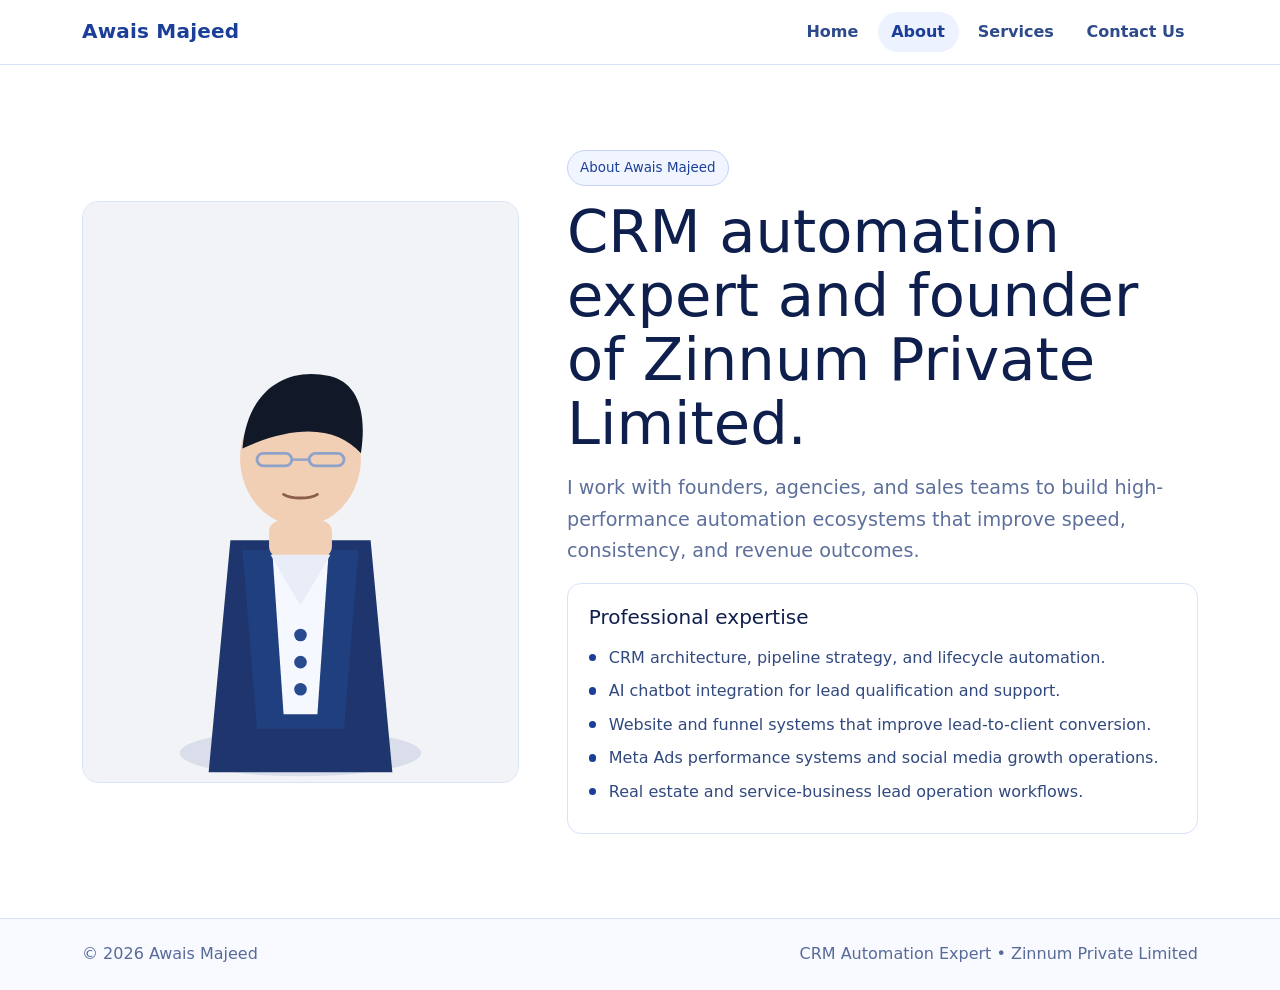
==== commit bcda9c3c: "Improve responsive polish sitewide and add About profile image section" ====
--- a/about.html
+++ b/about.html
@@ -6,10 +6,9 @@
   <title>About | Awais Majeed</title>
   <meta name="description" content="About Awais Majeed, CRM automation expert and founder of Zinnum Private Limited.">
   <link href="https://cdn.jsdelivr.net/npm/bootstrap@5.3.3/dist/css/bootstrap.min.css" rel="stylesheet">
-  <link rel="stylesheet" href="assets/styles.css">
+  <link rel="stylesheet" href="assets/styles.css?v=20260418">
 </head>
 <body>
-<canvas id="particle-canvas"></canvas>
 <nav class="navbar navbar-expand-lg fixed-top navbar-light">
   <div class="container">
     <a class="navbar-brand" href="index.html">Awais Majeed</a>
@@ -25,32 +24,28 @@
   </div>
 </nav>
 
-<main class="hero">
-  <section class="section w-100">
+<main>
+  <section class="page-block">
     <div class="container">
-      <span class="badge-soft">About Awais Majeed</span>
-      <h1 class="mt-3">CRM automation expert and founder of Zinnum Private Limited.</h1>
-      <p class="section-subtitle">I work with founders, agencies, and sales teams to build high-performance automation ecosystems that improve speed, consistency, and revenue outcomes.</p>
-
-      <div class="row g-4 mt-2">
+      <div class="row g-5 align-items-center">
+        <div class="col-lg-5">
+          <div class="profile-image">
+            <img src="assets/awais-profile.svg" alt="Awais Majeed professional portrait">
+          </div>
+        </div>
         <div class="col-lg-7">
+          <span class="badge-soft">About Awais Majeed</span>
+          <h1>CRM automation expert and founder of Zinnum Private Limited.</h1>
+          <p class="lead mb-3">I work with founders, agencies, and sales teams to build high-performance automation ecosystems that improve speed, consistency, and revenue outcomes.</p>
           <div class="card-box">
-            <h2 class="h4">Professional profile</h2>
-            <p>My focus is transforming business operations using structured CRM systems, AI automation, and data-backed decision making.</p>
-            <ul class="checklist">
+            <h2 class="h5">Professional expertise</h2>
+            <ul class="checklist mt-3">
               <li>CRM architecture, pipeline strategy, and lifecycle automation.</li>
               <li>AI chatbot integration for lead qualification and support.</li>
               <li>Website and funnel systems that improve lead-to-client conversion.</li>
-              <li>Performance marketing execution through Meta Ads and social media systems.</li>
-              <li>Domain expertise in service businesses and real estate lead operations.</li>
+              <li>Meta Ads performance systems and social media growth operations.</li>
+              <li>Real estate and service-business lead operation workflows.</li>
             </ul>
-          </div>
-        </div>
-        <div class="col-lg-5">
-          <div class="card-box">
-            <h2 class="h5">Leadership at Zinnum</h2>
-            <p class="mb-2">As founder of <strong>Zinnum Private Limited</strong>, I lead strategy and delivery across automation, marketing, and digital growth engagements.</p>
-            <p class="mb-0">The mission is simple: build reliable systems that help businesses scale with confidence.</p>
           </div>
         </div>
       </div>
@@ -58,8 +53,13 @@
   </section>
 </main>
 
-<footer><div class="container">Professional systems. Clear communication. Measurable growth.</div></footer>
+<footer>
+  <div class="container d-flex flex-column flex-md-row justify-content-between gap-2">
+    <span>© <span id="year"></span> Awais Majeed</span>
+    <span>CRM Automation Expert • Zinnum Private Limited</span>
+  </div>
+</footer>
 <script src="https://cdn.jsdelivr.net/npm/bootstrap@5.3.3/dist/js/bootstrap.bundle.min.js"></script>
-<script src="assets/particles.js"></script>
+<script>document.getElementById('year').textContent = new Date().getFullYear();</script>
 </body>
 </html>
--- a/assets/styles.css
+++ b/assets/styles.css
@@ -1,26 +1,11 @@
 :root {
   --bg: #ffffff;
-  --bg-soft: #f5f8ff;
-  --bg: #f4f7ff;
-  --bg-soft: #e8eefc;
-  --surface: #ffffff;
-  --text: #0d1b43;
-  --muted: #5a6f9f;
-  --primary: #1f4ec7;
-  --primary-dark: #14368c;
-  --accent: #ff8d54;
-  --border: #ced9f6;
-  --ok: #148f5f;
-  --shadow: 0 20px 50px rgba(20, 54, 140, 0.15);
-  --bg: #f5f8ff;
-  --bg-elev: #ffffff;
-  --bg-soft: #eaf0ff;
-  --text: #0f1b3d;
-  --muted: #4a5d8a;
-  --accent: #1b46a7;
-  --accent-strong: #102a66;
-  --border: #cfdbf8;
-  --success: #1e8f5a;
+  --surface: #f8faff;
+  --text: #0f1f4d;
+  --muted: #5d6f9b;
+  --navy: #1b3f98;
+  --navy-dark: #132d70;
+  --border: #d8e2fb;
 }
 
 * { box-sizing: border-box; }
@@ -30,330 +15,144 @@
   margin: 0;
   font-family: "Inter", "Segoe UI", system-ui, sans-serif;
   color: var(--text);
+  background: var(--bg);
   line-height: 1.65;
-  background:
-    radial-gradient(circle at 5% 0%, rgba(255,141,84,.17), transparent 28%),
-    radial-gradient(circle at 92% 1%, rgba(31,78,199,.18), transparent 32%),
-  background:
-    radial-gradient(circle at 0% 0%, rgba(255, 153, 84, .2), transparent 32%),
-    radial-gradient(circle at 90% 2%, rgba(27, 70, 167, 0.2), transparent 35%),
-    var(--bg);
-  overflow-x: hidden;
-}
-
-#particle-canvas {
-  position: fixed;
-  inset: 0;
+}
+
+.navbar {
+  background: #fff;
+  border-bottom: 1px solid var(--border);
+  padding: .65rem 0;
+}
+
+.navbar-brand {
+  font-weight: 800;
+  color: var(--navy);
+  letter-spacing: .2px;
+}
+
+.nav-link {
+  color: #2d4a8a !important;
+  font-weight: 600;
+  margin-left: .35rem;
+  border-radius: 999px;
+  padding: .45rem .85rem !important;
+}
+
+.nav-link:hover,
+.nav-link.active {
+  color: var(--navy) !important;
+  background: #edf2ff;
+}
+
+main { padding-top: 6.2rem; }
+
+.hero,
+.page-block {
+  padding: clamp(2.3rem, 4vw, 4.1rem) 0;
+}
+
+.badge-soft {
+  display: inline-block;
+  border-radius: 999px;
+  border: 1px solid #c4d3fb;
+  background: #f1f5ff;
+  color: var(--navy);
+  font-size: .84rem;
+  padding: .35rem .75rem;
+}
+
+.hero h1,
+.page-block h1 {
+  font-size: clamp(2rem, 5.2vw, 3.7rem);
+  line-height: 1.08;
+  margin: .9rem 0 1rem;
+}
+
+.lead,
+.section-subtitle {
+  color: var(--muted);
+}
+
+.lead {
+  font-size: clamp(1.02rem, 2vw, 1.2rem);
+  max-width: 760px;
+}
+
+.home-hero h1 { max-width: 12ch; }
+
+.hero-actions {
+  display: flex;
+  flex-wrap: wrap;
+  gap: .7rem;
+  margin-top: 1.35rem;
+}
+
+.hero-image-wrap,
+.profile-image {
+  border: 1px solid var(--border);
+  border-radius: 16px;
+  overflow: hidden;
+  background: #fff;
+}
+
+.hero-image-wrap img,
+.profile-image img {
   width: 100%;
   height: 100%;
-  pointer-events: none;
-  z-index: -1;
-}
-
-.navbar {
-  background: rgba(255,255,255,.85);
-  backdrop-filter: blur(10px);
-  border-bottom: 1px solid rgba(179, 198, 245, .7);
-}
-
-.navbar-brand {
-  color: var(--primary);
-  font-weight: 800;
-  letter-spacing: .1px;
-}
-
-.nav-link {
-  color: #2a447f !important;
-  font-weight: 600;
-  margin-left: .4rem;
-  border-radius: 999px;
-  padding: .45rem .8rem !important;
-  background: rgba(255, 255, 255, 0.82);
-  backdrop-filter: blur(12px);
-  border-bottom: 1px solid rgba(171, 191, 240, 0.65);
-}
-
-.navbar-brand {
-  color: var(--accent);
-  font-weight: 800;
-  letter-spacing: .35px;
-}
-
-.nav-link {
-  color: #2a437d !important;
-  margin-left: .75rem;
-  font-weight: 600;
-  border-radius: 999px;
-  padding: .45rem .85rem !important;
-}
-
-.nav-link:hover,
-.nav-link.active {
-  color: var(--primary) !important;
-  background: rgba(31, 78, 199, .1);
-}
-
-main { position: relative; z-index: 1; }
-
-.hero {
-  padding: 8.4rem 0 4.7rem;
-}
-
-.hero h1 {
-  font-size: clamp(2rem, 5vw, 3.75rem);
-  line-height: 1.07;
-  margin-bottom: .9rem;
-}
-
-.hero p { color: var(--muted); }
-
-.eyebrow {
-  display: inline-flex;
-  gap: .5rem;
-  align-items: center;
-  font-size: .84rem;
-  padding: .3rem .75rem;
-  border-radius: 999px;
-  border: 1px solid #bfd0f9;
-  background: rgba(31, 78, 199, .09);
-  color: var(--primary);
-}
-
-.eyebrow::before {
-  content: "";
-  width: .45rem;
-  height: .45rem;
-  border-radius: 50%;
-  background: var(--ok);
-}
-
-.text-gradient {
-  background: linear-gradient(120deg, var(--accent), #2e6deb 55%, #163a95);
-  color: var(--accent) !important;
-  background: rgba(27, 70, 167, 0.11);
-}
-
-main { position: relative; z-index: 1; }
-
-.hero { padding: 8.35rem 0 4.4rem; }
-
-.hero h1 {
-  font-size: clamp(2rem, 5.7vw, 3.8rem);
-  line-height: 1.07;
-  margin-bottom: 1rem;
-}
-
-.hero p { color: var(--muted); max-width: 860px; }
-
-.hero-media {
-  position: relative;
-  border-radius: 22px;
-  overflow: hidden;
-  border: 1px solid rgba(255,255,255,.6);
-  box-shadow: 0 22px 60px rgba(16, 42, 102, 0.28);
-}
-
-.hero-media::after {
-  content: "";
-  position: absolute;
-  inset: 0;
-  background: linear-gradient(130deg, rgba(255,105,40,0.22), rgba(16,42,102,0.4));
-}
-
-.hero-media img {
-  width: 100%;
+  object-fit: cover;
+  display: block;
+}
+
+.hero-image-wrap img { max-height: 540px; }
+.profile-image img { max-height: 680px; }
+
+.section {
+  padding: clamp(2.2rem, 4vw, 3.6rem) 0;
+}
+
+.section-title {
+  font-size: clamp(1.4rem, 3vw, 2.2rem);
+  margin-bottom: .7rem;
+}
+
+.card-box,
+.kpi,
+.cta-box {
+  border: 1px solid var(--border);
+  border-radius: 14px;
+  background: #fff;
+}
+
+.card-box {
+  padding: clamp(1rem, 2vw, 1.3rem);
   height: 100%;
-  min-height: 380px;
-  object-fit: cover;
-  transform: scale(1.02);
-}
-
-.hero-points {
-  display: flex;
-  flex-wrap: wrap;
-  gap: .75rem;
-}
-
-.hero-points span {
-  border: 1px solid #b8caf4;
-  padding: .32rem .75rem;
-  border-radius: 999px;
-  font-size: .84rem;
-  color: #20408a;
-  background: rgba(255,255,255,.8);
-}
-
-.badge-soft {
-  display: inline-block;
-  border: 1px solid #bfd0f6;
-  color: var(--accent);
-  background: rgba(27, 70, 167, 0.09);
-  border-radius: 99px;
-  padding: .35rem .85rem;
-  font-size: .86rem;
-}
-
-.text-gradient {
-  background: linear-gradient(120deg, #ff7d43, #2b63dd 55%, #122e74);
-  -webkit-background-clip: text;
-  background-clip: text;
-  color: transparent;
-}
-
-.section { padding: 4.8rem 0; }
-
-.hero-media {
-  position: relative;
-  border-radius: 20px;
-  overflow: hidden;
-  box-shadow: var(--shadow);
-  border: 1px solid rgba(255,255,255,.7);
-}
-
-.hero-media img {
-  width: 100%;
-  min-height: 380px;
-  object-fit: cover;
-  transform: scale(1.02);
-}
-
-.hero-media::after {
-  content: "";
-  position: absolute;
-  inset: 0;
-  background: linear-gradient(130deg, rgba(255,141,84,.18), rgba(20,54,140,.45));
-}
-
-.info-badges {
-  display: flex;
-  flex-wrap: wrap;
-  gap: .65rem;
-  margin-top: 1.15rem;
-}
-
-.info-badges span {
-  border: 1px solid #bbcbf3;
-  background: rgba(255,255,255,.86);
-  color: #21458f;
-  border-radius: 999px;
-  padding: .3rem .7rem;
-  font-size: .82rem;
-}
-
-.section { padding: 4.6rem 0; }
-.section-title { font-size: clamp(1.5rem, 3.2vw, 2.35rem); margin-bottom: .65rem; }
-.section-subtitle { color: var(--muted); max-width: 840px; }
-
-.card,
-.panel {
-  border: 1px solid rgba(184, 202, 244, .9);
-  background: linear-gradient(180deg, rgba(255,255,255,.95), rgba(242,246,255,.95));
-  border-radius: 16px;
-  padding: 1.35rem;
-  height: 100%;
-  box-shadow: 0 14px 30px rgba(18, 50, 124, .1);
-}
-
-.card {
-  transition: transform .2s ease, box-shadow .2s ease, border-color .2s ease;
-}
-
-.card:hover {
-  transform: translateY(-5px);
-  box-shadow: 0 22px 40px rgba(18, 50, 124, .15);
-  border-color: #95b2ec;
-.btn-accent {
-  border: none;
-  color: #fff;
-  background: linear-gradient(135deg, #2f6df2, #173b91);
-  border-radius: 12px;
-  padding: .78rem 1.28rem;
-  text-decoration: none;
-  font-weight: 600;
-  display: inline-block;
-  transition: transform .2s ease, box-shadow .2s ease;
-  box-shadow: 0 8px 20px rgba(25, 64, 154, 0.34);
-}
-
-.btn-accent:hover { transform: translateY(-2px); box-shadow: 0 15px 22px rgba(25, 64, 154, 0.3); }
-
-.btn-outline-light-soft {
-  border: 1px solid #a5b7e6;
-  color: var(--accent);
-  background: rgba(255,255,255,.86);
-  border-radius: 12px;
-  padding: .78rem 1.28rem;
-  text-decoration: none;
-  display: inline-block;
-  margin-left: .55rem;
-}
-
-.panel,
-.card-dark {
-  background: linear-gradient(180deg, rgba(255,255,255,.92), rgba(245,248,255,.96));
-  backdrop-filter: blur(4px);
-  border: 1px solid rgba(180, 199, 242, 0.88);
-  border-radius: 18px;
-  padding: 1.45rem;
-  height: 100%;
-  box-shadow: 0 18px 38px rgba(16, 38, 88, 0.13);
-}
-
-.panel-highlight {
-  background: linear-gradient(145deg, rgba(255,255,255,.95), rgba(226,236,255,.95));
-}
-
-.card-dark { transition: transform .2s ease, border-color .2s ease, box-shadow .2s ease; }
-
-.card-dark:hover {
-  transform: translateY(-5px);
-  border-color: #89aae7;
-  box-shadow: 0 25px 42px rgba(14, 40, 106, 0.18);
 }
 
 .kpi {
+  padding: 1rem;
   text-align: center;
-  border-radius: 14px;
-  border: 1px solid var(--border);
-  background: linear-gradient(180deg, #ffffff, #eef3ff);
-  padding: 1rem;
-  box-shadow: 0 12px 22px rgba(17, 44, 108, .08);
-  border: 1px solid rgba(180, 199, 242, 0.95);
-  background: linear-gradient(180deg, #ffffff, #eef4ff);
-  border-radius: 16px;
-  padding: 1.15rem;
-  box-shadow: 0 14px 24px rgba(16, 42, 102, 0.08);
+  background: var(--surface);
 }
 
 .kpi strong {
   display: block;
-  color: var(--primary);
-  font-size: 1.95rem;
-  line-height: 1.15;
-}
-
-.pill {
-  font-size: .75rem;
-  border: 1px solid #aec2f0;
-  border-radius: 999px;
-  padding: .2rem .58rem;
-  color: #173d95;
-  background: rgba(31, 78, 199, .08);
+  font-size: 1.85rem;
+  line-height: 1.1;
+  color: var(--navy);
 }
 
 .checklist {
   list-style: none;
-  padding-left: 0;
+  padding: 0;
   margin: 0;
 }
-.checklist { list-style: none; padding-left: 0; margin-bottom: 0; }
-
-.checklist { list-style: none; padding: 0; margin: 0; }
+
 .checklist li {
   position: relative;
-  padding-left: 1.2rem;
+  padding-left: 1.25rem;
   margin-bottom: .45rem;
-  color: #2f4577;
+  color: #31497f;
 }
 
 .checklist li::before {
@@ -361,85 +160,61 @@
   position: absolute;
   left: 0;
   top: .56rem;
-  width: .48rem;
-  height: .48rem;
+  width: .46rem;
+  height: .46rem;
   border-radius: 50%;
-  background: var(--primary);
-}
-
-.timeline-item {
-  border-left: 2px solid #b8caf3;
-  padding-left: .95rem;
-  margin-bottom: .95rem;
+  background: var(--navy);
 }
 
 .btn-primary-solid {
   border: none;
-  background: linear-gradient(135deg, #2f6df2, #183f9d);
-  color: #fff;
-  border-radius: 12px;
-  padding: .76rem 1.2rem;
-  text-decoration: none;
-  font-weight: 600;
-  display: inline-block;
-  box-shadow: 0 9px 20px rgba(25, 64, 154, .28);
-}
-
-.btn-primary-solid:hover { color: #fff; transform: translateY(-1px); }
-
-.btn-secondary-soft {
-  border: 1px solid #a8bdef;
-  background: rgba(255,255,255,.85);
-  color: var(--primary);
-  border-radius: 12px;
-  padding: .76rem 1.2rem;
+  border-radius: 10px;
+  padding: .78rem 1.22rem;
   text-decoration: none;
   display: inline-block;
-}
-
-.highlight {
-  background: linear-gradient(145deg, rgba(255,255,255,.96), rgba(227,237,255,.96));
+  font-weight: 600;
+  background: var(--navy);
+  color: #fff;
+}
+
+.btn-primary-solid:hover { background: var(--navy-dark); color: #fff; }
+
+.btn-secondary-soft {
+  border: 1px solid #a9bdf1;
+  border-radius: 10px;
+  padding: .78rem 1.22rem;
+  text-decoration: none;
+  display: inline-block;
+  font-weight: 600;
+  color: var(--navy);
+  background: #fff;
 }
 
 .form-control,
-.form-select {
-  border: 1px solid #b8c9ef;
-  background: #fff;
-}
+.form-select { border: 1px solid #c0d0f4; }
 
 .form-control:focus,
 .form-select:focus {
-  border-color: var(--primary);
-  box-shadow: 0 0 0 .2rem rgba(31,78,199,.15);
-}
-
-.form-label { font-size: .92rem; color: #294173; }
+  border-color: var(--navy);
+  box-shadow: 0 0 0 .2rem rgba(27, 63, 152, .12);
+}
+
+.cta-box {
+  padding: 1.4rem;
+  background: #f7faff;
+}
 
 footer {
-  margin-top: 1.2rem;
-  border-top: 1px solid rgba(177, 197, 243, .8);
-  background: rgba(240, 245, 255, .9);
-  color: #4e6496;
-  padding: 1.45rem 0;
-}
-
-.form-label { color: #20345f; font-size: .92rem; }
-
-footer {
-  border-top: 1px solid rgba(177, 197, 243, .75);
-  background: rgba(239, 245, 255, 0.9);
-  color: #4f6391;
-  padding: 1.5rem 0;
-}
-
-.small-note { color: #506493; font-size: .92rem; }
-
-.text-success-soft { color: var(--success); }
-.text-secondary { color: var(--muted) !important; }
-.text-success-soft { color: var(--ok); }
+  margin-top: 2rem;
+  border-top: 1px solid var(--border);
+  background: #f8faff;
+  color: #576a99;
+  padding: 1.4rem 0;
+}
 
 @media (max-width: 991px) {
-  .hero { padding-top: 7.3rem; }
-  .btn-outline-light-soft { margin-left: 0; margin-top: .65rem; }
-  .hero-media img { min-height: 280px; }
-}
+  main { padding-top: 5.5rem; }
+  .home-hero h1 { max-width: none; }
+  .hero-image-wrap img { max-height: 400px; }
+  .profile-image img { max-height: 460px; }
+}
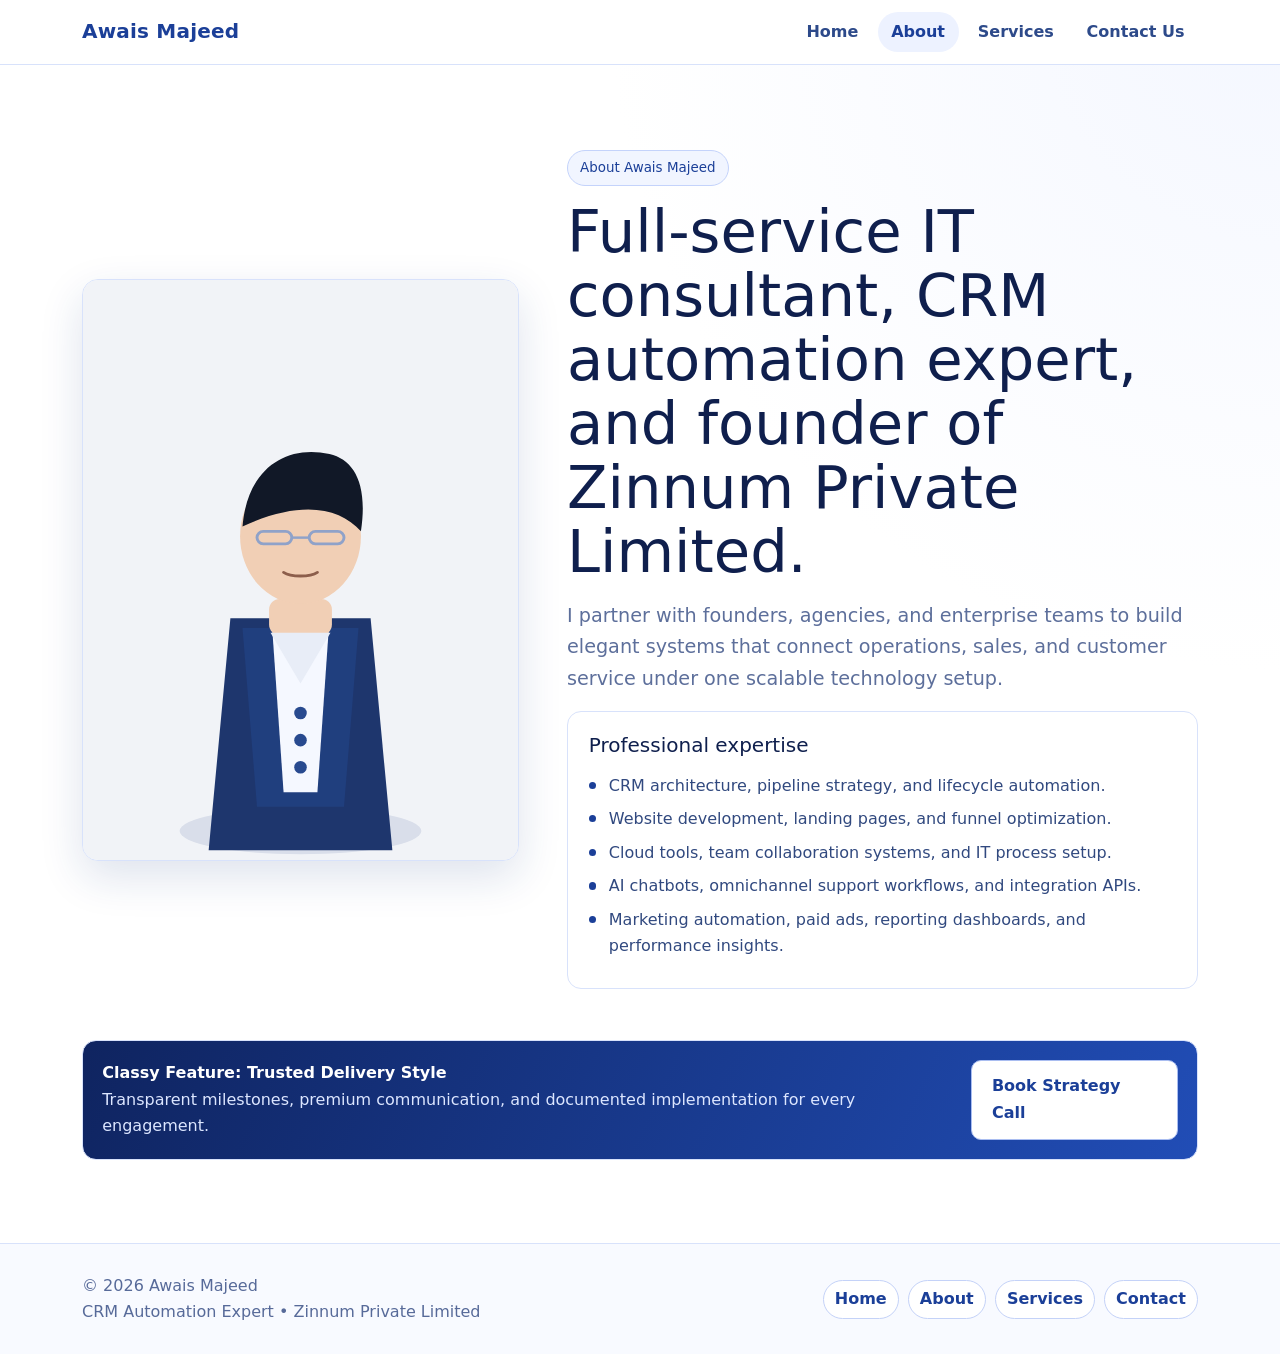
==== commit 5cd98ca8: "Enhance all pages with classy sections and expanded IT services" ====
--- a/about.html
+++ b/about.html
@@ -5,8 +5,9 @@
   <meta name="viewport" content="width=device-width, initial-scale=1.0">
   <title>About | Awais Majeed</title>
   <meta name="description" content="About Awais Majeed, CRM automation expert and founder of Zinnum Private Limited.">
+  <link rel="icon" type="image/svg+xml" href="assets/favicon.svg">
   <link href="https://cdn.jsdelivr.net/npm/bootstrap@5.3.3/dist/css/bootstrap.min.css" rel="stylesheet">
-  <link rel="stylesheet" href="assets/styles.css?v=20260418">
+  <link rel="stylesheet" href="assets/styles.css?v=20260421">
 </head>
 <body>
 <nav class="navbar navbar-expand-lg fixed-top navbar-light">
@@ -35,28 +36,48 @@
         </div>
         <div class="col-lg-7">
           <span class="badge-soft">About Awais Majeed</span>
-          <h1>CRM automation expert and founder of Zinnum Private Limited.</h1>
-          <p class="lead mb-3">I work with founders, agencies, and sales teams to build high-performance automation ecosystems that improve speed, consistency, and revenue outcomes.</p>
+          <h1>Full-service IT consultant, CRM automation expert, and founder of Zinnum Private Limited.</h1>
+          <p class="lead mb-3">I partner with founders, agencies, and enterprise teams to build elegant systems that connect operations, sales, and customer service under one scalable technology setup.</p>
           <div class="card-box">
             <h2 class="h5">Professional expertise</h2>
             <ul class="checklist mt-3">
               <li>CRM architecture, pipeline strategy, and lifecycle automation.</li>
-              <li>AI chatbot integration for lead qualification and support.</li>
-              <li>Website and funnel systems that improve lead-to-client conversion.</li>
-              <li>Meta Ads performance systems and social media growth operations.</li>
-              <li>Real estate and service-business lead operation workflows.</li>
+              <li>Website development, landing pages, and funnel optimization.</li>
+              <li>Cloud tools, team collaboration systems, and IT process setup.</li>
+              <li>AI chatbots, omnichannel support workflows, and integration APIs.</li>
+              <li>Marketing automation, paid ads, reporting dashboards, and performance insights.</li>
             </ul>
           </div>
         </div>
       </div>
     </div>
   </section>
+
+  <section class="section pt-0">
+    <div class="container">
+      <div class="classy-strip d-flex flex-column flex-lg-row justify-content-between align-items-lg-center gap-3">
+        <div>
+          <strong>Classy Feature: Trusted Delivery Style</strong>
+          <p>Transparent milestones, premium communication, and documented implementation for every engagement.</p>
+        </div>
+        <a class="btn-secondary-soft" href="contact.html">Book Strategy Call</a>
+      </div>
+    </div>
+  </section>
 </main>
 
 <footer>
-  <div class="container d-flex flex-column flex-md-row justify-content-between gap-2">
-    <span>© <span id="year"></span> Awais Majeed</span>
-    <span>CRM Automation Expert • Zinnum Private Limited</span>
+  <div class="container d-flex flex-column flex-md-row justify-content-between gap-3 align-items-md-center">
+    <div>
+      <span>© <span id="year"></span> Awais Majeed</span><br>
+      <span>CRM Automation Expert • Zinnum Private Limited</span>
+    </div>
+    <nav class="footer-nav" aria-label="Footer menu">
+      <a href="index.html">Home</a>
+      <a href="about.html">About</a>
+      <a href="services.html">Services</a>
+      <a href="contact.html">Contact</a>
+    </nav>
   </div>
 </footer>
 <script src="https://cdn.jsdelivr.net/npm/bootstrap@5.3.3/dist/js/bootstrap.bundle.min.js"></script>
--- a/assets/styles.css
+++ b/assets/styles.css
@@ -6,6 +6,7 @@
   --navy: #1b3f98;
   --navy-dark: #132d70;
   --border: #d8e2fb;
+  --gold: #c5a247;
 }
 
 * { box-sizing: border-box; }
@@ -15,12 +16,13 @@
   margin: 0;
   font-family: "Inter", "Segoe UI", system-ui, sans-serif;
   color: var(--text);
-  background: var(--bg);
+  background: radial-gradient(circle at top right, #f4f7ff, #fff 36%);
   line-height: 1.65;
 }
 
 .navbar {
-  background: #fff;
+  background: rgba(255,255,255,.93);
+  backdrop-filter: blur(7px);
   border-bottom: 1px solid var(--border);
   padding: .65rem 0;
 }
@@ -70,9 +72,7 @@
 }
 
 .lead,
-.section-subtitle {
-  color: var(--muted);
-}
+.section-subtitle { color: var(--muted); }
 
 .lead {
   font-size: clamp(1.02rem, 2vw, 1.2rem);
@@ -94,6 +94,7 @@
   border-radius: 16px;
   overflow: hidden;
   background: #fff;
+  box-shadow: 0 16px 44px rgba(20, 54, 130, .14);
 }
 
 .hero-image-wrap img,
@@ -107,9 +108,7 @@
 .hero-image-wrap img { max-height: 540px; }
 .profile-image img { max-height: 680px; }
 
-.section {
-  padding: clamp(2.2rem, 4vw, 3.6rem) 0;
-}
+.section { padding: clamp(2.2rem, 4vw, 3.6rem) 0; }
 
 .section-title {
   font-size: clamp(1.4rem, 3vw, 2.2rem);
@@ -118,7 +117,8 @@
 
 .card-box,
 .kpi,
-.cta-box {
+.cta-box,
+.classy-strip {
   border: 1px solid var(--border);
   border-radius: 14px;
   background: #fff;
@@ -204,12 +204,39 @@
   background: #f7faff;
 }
 
+.classy-strip {
+  padding: 1.2rem;
+  background: linear-gradient(115deg, #0f2460, #214db6);
+  color: #fff;
+}
+
+.classy-strip p { margin: 0; color: #dce6ff; }
+.classy-strip strong { color: #fff; font-weight: 700; }
+
+.form-label { color: #20345f; font-size: .92rem; }
+
 footer {
   margin-top: 2rem;
   border-top: 1px solid var(--border);
   background: #f8faff;
   color: #576a99;
-  padding: 1.4rem 0;
+  padding: 1.8rem 0;
+}
+
+.footer-nav {
+  display: flex;
+  flex-wrap: wrap;
+  gap: .55rem;
+}
+
+.footer-nav a {
+  text-decoration: none;
+  color: var(--navy);
+  font-weight: 600;
+  border: 1px solid #c4d2f8;
+  padding: .35rem .7rem;
+  border-radius: 999px;
+  background: #fff;
 }
 
 @media (max-width: 991px) {
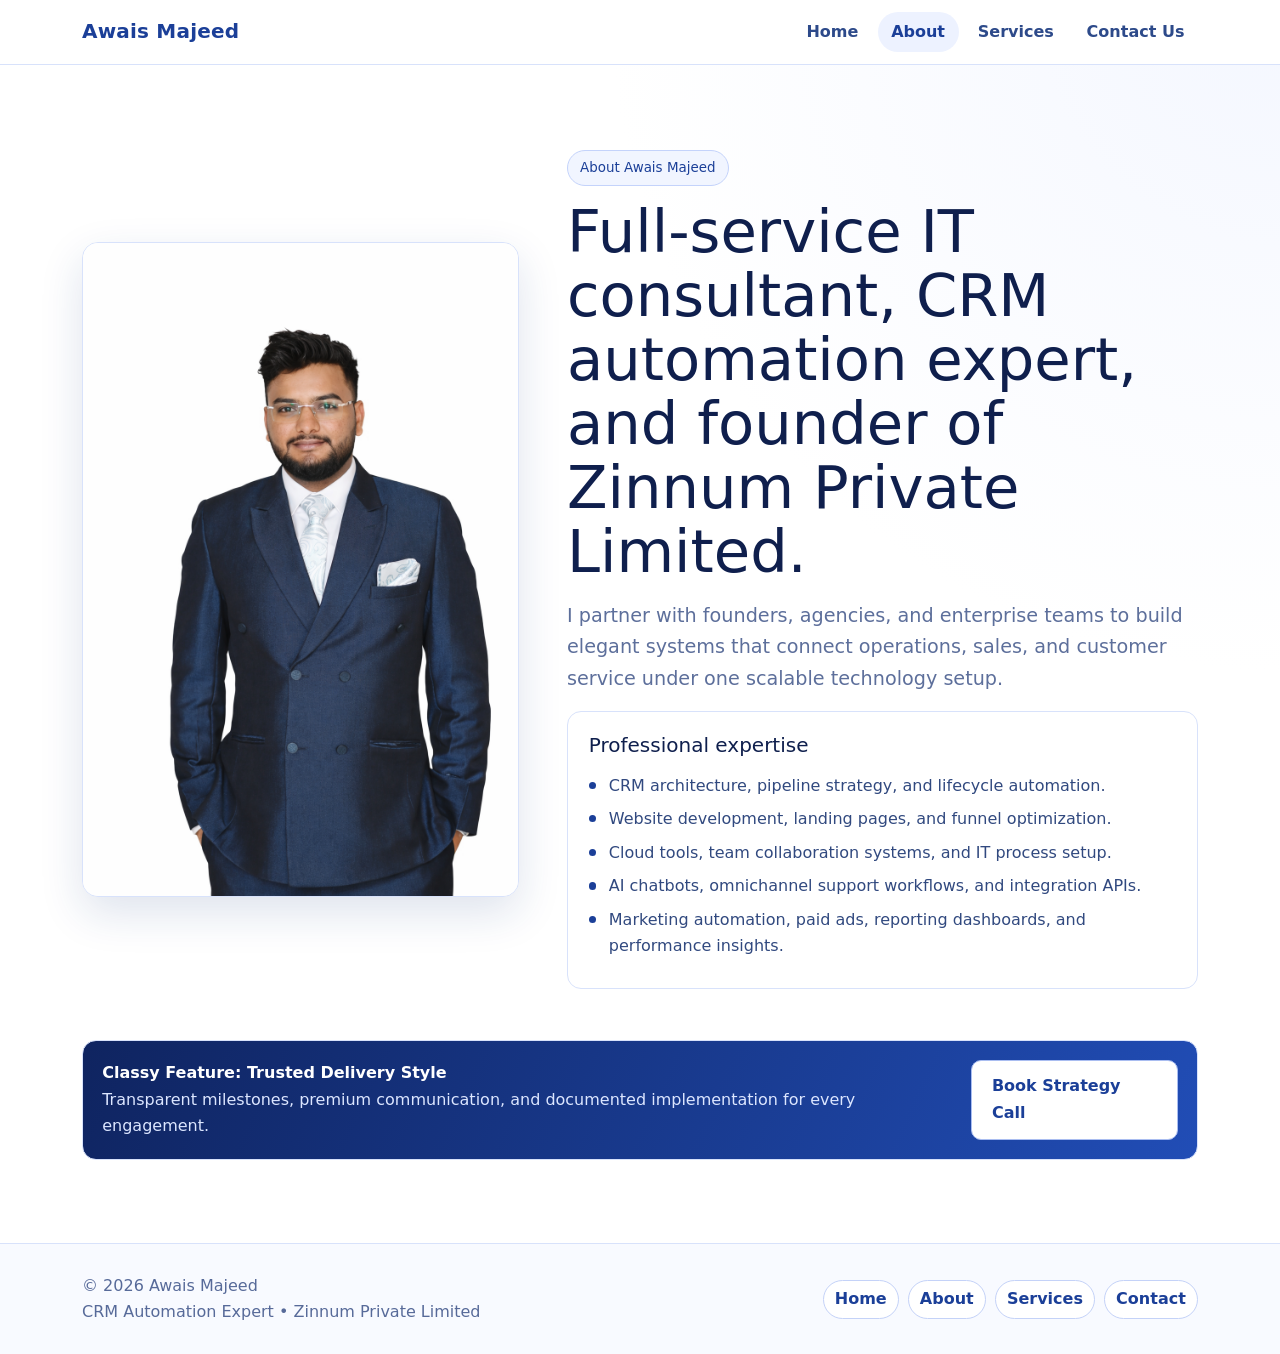
==== commit a55552d1: "Update about.html" ====
--- a/about.html
+++ b/about.html
@@ -31,7 +31,7 @@
       <div class="row g-5 align-items-center">
         <div class="col-lg-5">
           <div class="profile-image">
-            <img src="assets/awais-profile.svg" alt="Awais Majeed professional portrait">
+            <img src="assets/awais majeed.png" alt="Awais Majeed professional portrait">
           </div>
         </div>
         <div class="col-lg-7">
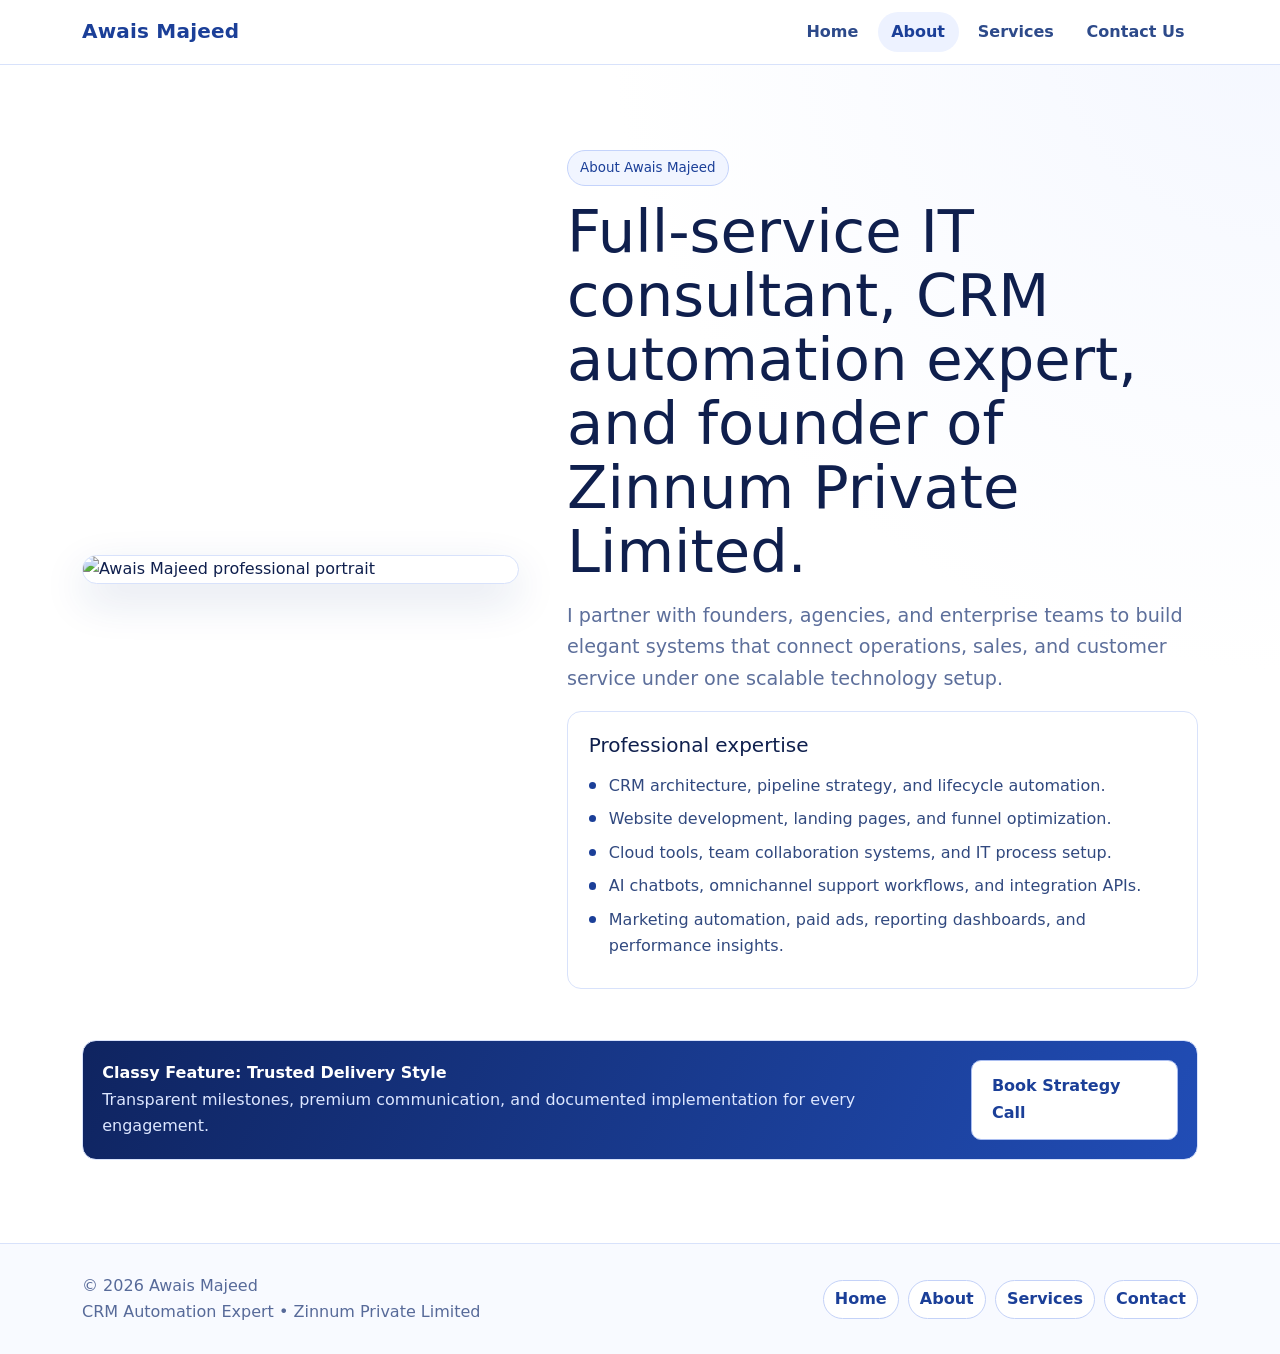
==== commit 138983c6: "Update about.html" ====
--- a/about.html
+++ b/about.html
@@ -5,7 +5,7 @@
   <meta name="viewport" content="width=device-width, initial-scale=1.0">
   <title>About | Awais Majeed</title>
   <meta name="description" content="About Awais Majeed, CRM automation expert and founder of Zinnum Private Limited.">
-  <link rel="icon" type="image/svg+xml" href="assets/favicon.svg">
+  <link rel="icon" type="image/svg+xml" href="assets/awais-majeed.png">
   <link href="https://cdn.jsdelivr.net/npm/bootstrap@5.3.3/dist/css/bootstrap.min.css" rel="stylesheet">
   <link rel="stylesheet" href="assets/styles.css?v=20260421">
 </head>
@@ -31,7 +31,7 @@
       <div class="row g-5 align-items-center">
         <div class="col-lg-5">
           <div class="profile-image">
-            <img src="assets/awais majeed.png" alt="Awais Majeed professional portrait">
+            <img src="assets/awais-majeed.png" alt="Awais Majeed professional portrait">
           </div>
         </div>
         <div class="col-lg-7">
